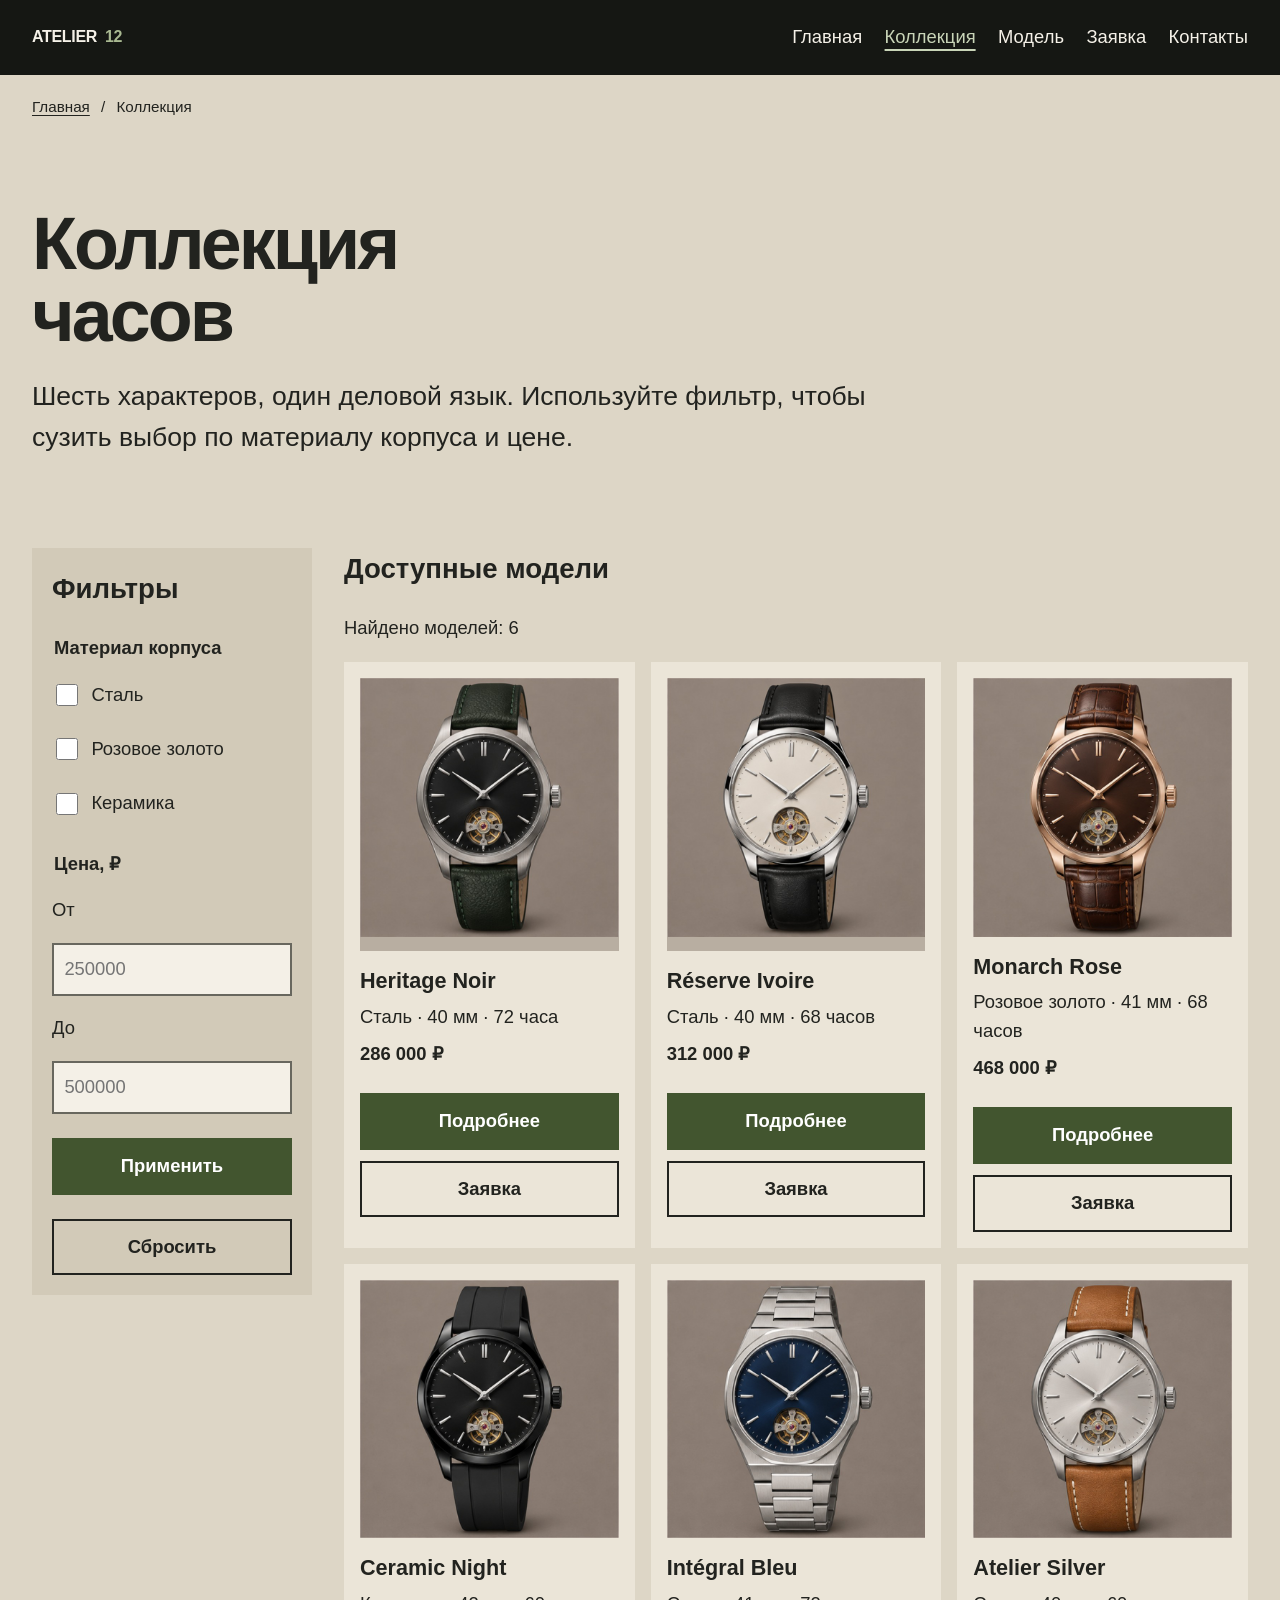
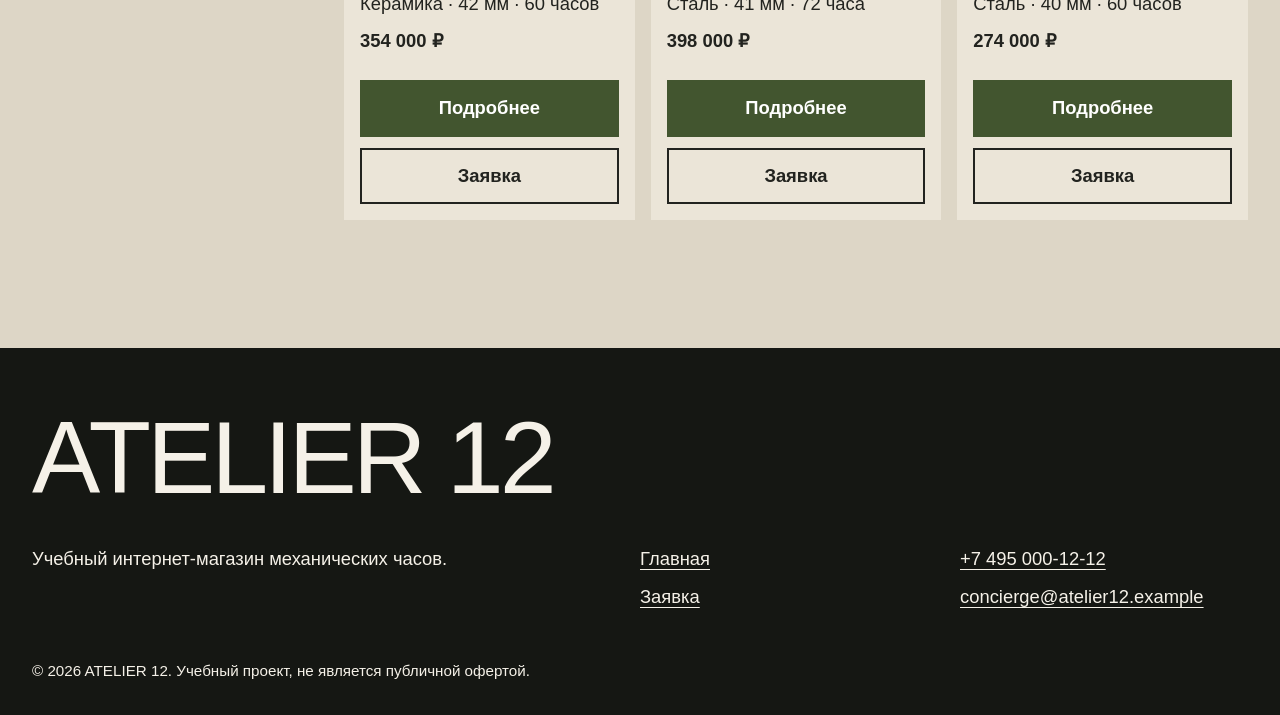
==== catalog.html @ d4a9135e "feat: add responsive layout styles" ====
<!doctype html>
<html lang="ru">
<head>
  <meta charset="utf-8">
  <meta name="viewport" content="width=device-width, initial-scale=1">
  <meta name="description" content="Каталог механических часов ATELIER 12 с фильтрацией по материалу и цене.">
  <title>Коллекция — ATELIER 12</title>
  <link rel="preconnect" href="https://api.fontshare.com"><link rel="preconnect" href="https://cdn.fontshare.com" crossorigin>
  <link href="https://api.fontshare.com/v2/css?f[]=panchang@700&f[]=switzer@400,500,600&display=swap" rel="stylesheet">
  <link rel="stylesheet" href="css/style.css"><link rel="stylesheet" href="css/responsive.css"><script src="js/main.js" defer></script>
</head>
<body id="page-top">
  <a class="skip-link" href="#main">Перейти к основному содержимому</a>
  <header class="site-header"><div class="site-header__inner">
    <a class="brand" href="index.html" aria-label="ATELIER 12, главная">ATELIER <span class="brand__mark">12</span></a>
    <button class="nav-toggle" type="button" aria-expanded="false" aria-controls="site-nav">Меню</button>
    <nav class="site-nav" id="site-nav" aria-label="Основная навигация"><ul class="site-nav__list">
      <li><a class="site-nav__link" href="index.html">Главная</a></li><li><a class="site-nav__link" href="catalog.html" aria-current="page">Коллекция</a></li><li><a class="site-nav__link" href="product.html">Модель</a></li><li><a class="site-nav__link" href="order.html">Заявка</a></li><li><a class="site-nav__link" href="contacts.html">Контакты</a></li>
    </ul></nav>
  </div></header>
  <nav class="breadcrumbs" aria-label="Хлебные крошки"><ol><li><a href="index.html">Главная</a></li><li aria-current="page">Коллекция</li></ol></nav>

  <main id="main" class="page-shell">
    <header class="page-intro"><h1>Коллекция часов</h1><p>Шесть характеров, один деловой язык. Используйте фильтр, чтобы сузить выбор по материалу корпуса и цене.</p></header>
    <div class="catalog-layout">
      <aside class="catalog-filters" aria-labelledby="filters-title">
        <h2 id="filters-title">Фильтры</h2>
        <form class="filters-form" data-filters-form>
          <fieldset><legend>Материал корпуса</legend>
            <label><input type="checkbox" name="material" value="steel"> Сталь</label>
            <label><input type="checkbox" name="material" value="gold"> Розовое золото</label>
            <label><input type="checkbox" name="material" value="ceramic"> Керамика</label>
          </fieldset>
          <fieldset><legend>Цена, ₽</legend>
            <label for="price-from">От</label><input id="price-from" name="price-from" type="number" min="0" step="1000" inputmode="numeric" placeholder="250000">
            <label for="price-to">До</label><input id="price-to" name="price-to" type="number" min="0" step="1000" inputmode="numeric" placeholder="500000">
          </fieldset>
          <button class="button" type="submit">Применить</button><button class="button button--ghost" type="reset">Сбросить</button>
        </form>
      </aside>
      <section class="catalog-products" aria-labelledby="products-title">
        <h2 id="products-title">Доступные модели</h2>
        <p class="catalog-results" id="catalog-results" role="status" aria-live="polite">Найдено моделей: 6</p>
        <div class="products-grid">
          <article class="product-card" data-product-card data-material="steel" data-price="286000" data-reveal><div class="product-card__media"><img class="product-card__image" src="images/heritage-noir-360.jpg" srcset="images/heritage-noir-360.jpg 360w, images/heritage-noir-720.jpg 720w" sizes="(max-width:639px) calc(100vw - 32px), (max-width:1023px) 50vw, 33vw" alt="Heritage Noir: стальной корпус и зелёный ремешок" width="720" height="720"></div><div class="product-card__body"><h3 class="product-card__title">Heritage Noir</h3><p class="product-card__description">Сталь · 40 мм · 72 часа</p><p class="product-card__price">286 000 ₽</p><div class="product-card__actions"><a class="button" href="product.html">Подробнее</a><a class="button button--ghost" href="order.html?product=Heritage%20Noir">Заявка</a></div></div></article>
          <article class="product-card" data-product-card data-material="steel" data-price="312000" data-reveal><div class="product-card__media"><img class="product-card__image" src="images/reserve-ivoire-360.jpg" srcset="images/reserve-ivoire-360.jpg 360w, images/reserve-ivoire-720.jpg 720w" sizes="(max-width:639px) calc(100vw - 32px), (max-width:1023px) 50vw, 33vw" alt="Réserve Ivoire: светлый циферблат и чёрный ремешок" width="720" height="720" loading="lazy"></div><div class="product-card__body"><h3 class="product-card__title">Réserve Ivoire</h3><p class="product-card__description">Сталь · 40 мм · 68 часов</p><p class="product-card__price">312 000 ₽</p><div class="product-card__actions"><a class="button" href="product.html">Подробнее</a><a class="button button--ghost" href="order.html?product=Réserve%20Ivoire">Заявка</a></div></div></article>
          <article class="product-card" data-product-card data-material="gold" data-price="468000" data-reveal><div class="product-card__media"><img class="product-card__image" src="images/monarch-rose-360.jpg" srcset="images/monarch-rose-360.jpg 360w, images/monarch-rose-720.jpg 720w" sizes="(max-width:639px) calc(100vw - 32px), (max-width:1023px) 50vw, 33vw" alt="Monarch Rose: корпус цвета розового золота" width="720" height="720" loading="lazy"></div><div class="product-card__body"><h3 class="product-card__title">Monarch Rose</h3><p class="product-card__description">Розовое золото · 41 мм · 68 часов</p><p class="product-card__price">468 000 ₽</p><div class="product-card__actions"><a class="button" href="product.html">Подробнее</a><a class="button button--ghost" href="order.html?product=Monarch%20Rose">Заявка</a></div></div></article>
          <article class="product-card" data-product-card data-material="ceramic" data-price="354000" data-reveal><div class="product-card__media"><img class="product-card__image" src="images/ceramic-night-360.jpg" srcset="images/ceramic-night-360.jpg 360w, images/ceramic-night-720.jpg 720w" sizes="(max-width:639px) calc(100vw - 32px), (max-width:1023px) 50vw, 33vw" alt="Ceramic Night: чёрный керамический корпус" width="720" height="720" loading="lazy"></div><div class="product-card__body"><h3 class="product-card__title">Ceramic Night</h3><p class="product-card__description">Керамика · 42 мм · 60 часов</p><p class="product-card__price">354 000 ₽</p><div class="product-card__actions"><a class="button" href="product.html">Подробнее</a><a class="button button--ghost" href="order.html?product=Ceramic%20Night">Заявка</a></div></div></article>
          <article class="product-card" data-product-card data-material="steel" data-price="398000" data-reveal><div class="product-card__media"><img class="product-card__image" src="images/integral-bleu-360.jpg" srcset="images/integral-bleu-360.jpg 360w, images/integral-bleu-720.jpg 720w" sizes="(max-width:639px) calc(100vw - 32px), (max-width:1023px) 50vw, 33vw" alt="Intégral Bleu: синий циферблат и стальной браслет" width="720" height="720" loading="lazy"></div><div class="product-card__body"><h3 class="product-card__title">Intégral Bleu</h3><p class="product-card__description">Сталь · 41 мм · 72 часа</p><p class="product-card__price">398 000 ₽</p><div class="product-card__actions"><a class="button" href="product.html">Подробнее</a><a class="button button--ghost" href="order.html?product=Intégral%20Bleu">Заявка</a></div></div></article>
          <article class="product-card" data-product-card data-material="steel" data-price="274000" data-reveal><div class="product-card__media"><img class="product-card__image" src="images/atelier-silver-360.jpg" srcset="images/atelier-silver-360.jpg 360w, images/atelier-silver-720.jpg 720w" sizes="(max-width:639px) calc(100vw - 32px), (max-width:1023px) 50vw, 33vw" alt="Atelier Silver: серебристый циферблат и кожаный ремешок" width="720" height="720" loading="lazy"></div><div class="product-card__body"><h3 class="product-card__title">Atelier Silver</h3><p class="product-card__description">Сталь · 40 мм · 60 часов</p><p class="product-card__price">274 000 ₽</p><div class="product-card__actions"><a class="button" href="product.html">Подробнее</a><a class="button button--ghost" href="order.html?product=Atelier%20Silver">Заявка</a></div></div></article>
        </div>
      </section>
    </div>
  </main>
  <footer class="site-footer"><div class="site-footer__inner"><p class="site-footer__wordmark">ATELIER 12</p><div class="site-footer__columns"><p>Учебный интернет-магазин механических часов.</p><nav class="site-footer__links" aria-label="Навигация в подвале"><a href="index.html">Главная</a><a href="order.html">Заявка</a></nav><div class="site-footer__links"><a href="tel:+74950001212">+7 495 000-12-12</a><a href="mailto:concierge@atelier12.example">concierge@atelier12.example</a></div></div><p class="site-footer__legal">© 2026 ATELIER 12. Учебный проект, не является публичной офертой.</p></div></footer>
  <a class="back-to-top" href="#page-top" aria-label="Вернуться к началу страницы" hidden>↑</a>
</body>
</html>
---- css/style.css ----
:root {
  --color-bg: #ddd6c6;
  --color-surface: #d2cab8;
  --color-ink: #22231f;
  --color-muted: #4d4d45;
  --color-accent: #42552f;
  --color-accent-strong: #314124;
  --color-accent-ink: #ffffff;
  --color-dark: #151713;
  --color-dark-ink: #f5f1e8;
  --color-danger: #9f1d20;
  --color-success: #245c36;
  --color-focus: #b5411e;
  --font-display: "Panchang", "Arial Black", Arial, sans-serif;
  --font-text: Arial, sans-serif;
  --step-small: clamp(0.875rem, 0.84rem + 0.15vw, 0.95rem);
  --step-body: clamp(1rem, 0.95rem + 0.25vw, 1.15rem);
  --step-lead: clamp(1.25rem, 1.1rem + 0.7vw, 1.7rem);
  --step-head: clamp(2.3rem, 1.4rem + 4vw, 5.5rem);
  --step-hero: clamp(3.2rem, 1.8rem + 7vw, 9rem);
  --page-pad: clamp(1rem, 2.5vw, 2rem);
  --section-space: clamp(5rem, 10vw, 10rem);
  --content-max: 90rem;
  --ease: cubic-bezier(.22, 1, .36, 1);
}

*,
*::before,
*::after {
  box-sizing: border-box;
}

html {
  color-scheme: light;
  scroll-behavior: smooth;
}

body {
  margin: 0;
  color: var(--color-ink);
  background: var(--color-bg);
  font-family: var(--font-text);
  font-size: var(--step-body);
  line-height: 1.55;
  text-rendering: optimizeLegibility;
}

body.dialog-open {
  overflow: hidden;
}

img,
picture,
video {
  display: block;
  max-width: 100%;
}

img,
video {
  height: auto;
}

a {
  color: inherit;
  text-decoration-thickness: .08em;
  text-underline-offset: .2em;
}

button,
input,
select,
textarea {
  font: inherit;
}

button,
.button {
  min-height: 48px;
}

:focus-visible {
  outline: 3px solid var(--color-focus);
  outline-offset: 4px;
}

.skip-link {
  position: fixed;
  top: 0;
  left: var(--page-pad);
  z-index: 1000;
  padding: .8rem 1rem;
  color: #fff;
  background: #111;
  transform: translateY(-120%);
  transition: transform 180ms ease;
}

.skip-link:focus {
  transform: translateY(0);
}

.site-header {
  z-index: 100;
  color: var(--color-dark-ink);
  background: var(--color-dark);
}

.site-header__inner {
  width: min(100% - 2 * var(--page-pad), var(--content-max));
  margin-inline: auto;
}

.brand {
  display: inline-flex;
  align-items: baseline;
  gap: .5rem;
  font-family: var(--font-display);
  font-size: 1rem;
  font-weight: 700;
  letter-spacing: -.02em;
  text-decoration: none;
}

.brand__mark {
  color: #a9b991;
}

.nav-toggle {
  padding: .7rem 1rem;
  color: var(--color-dark-ink);
  background: transparent;
  border: 2px solid #6f7467;
  cursor: pointer;
}

.site-nav__list {
  margin: 0;
  padding: 0;
  list-style: none;
}

.site-nav__link {
  display: block;
  padding: .85rem 0;
  color: var(--color-dark-ink);
  text-decoration: none;
}

.site-nav__link[aria-current="page"] {
  color: #c9d5b8;
  text-decoration: underline;
  text-decoration-thickness: .12em;
  text-underline-offset: .35em;
}

.button {
  display: inline-flex;
  align-items: center;
  justify-content: center;
  gap: .55rem;
  padding: .75rem 1.1rem;
  color: var(--color-accent-ink);
  font-weight: 600;
  text-align: center;
  text-decoration: none;
  background: var(--color-accent);
  border: 2px solid var(--color-accent);
  border-radius: 0;
  cursor: pointer;
  transition: transform 160ms var(--ease), background-color 180ms ease, border-color 180ms ease;
}

.button--dark {
  background: var(--color-dark);
  border-color: var(--color-dark);
}

.button--light {
  color: var(--color-ink);
  background: #f4f0e7;
  border-color: #f4f0e7;
}

.button--ghost {
  color: inherit;
  background: transparent;
  border-color: currentColor;
}

.button:active {
  transform: scale(.97);
}

.button:disabled {
  opacity: .55;
  cursor: not-allowed;
}

.page-shell {
  width: min(100% - 2 * var(--page-pad), var(--content-max));
  margin-inline: auto;
}

.page-intro {
  padding-block: clamp(3rem, 7vw, 6rem);
}

.page-intro h1,
.section-heading,
.hero__title,
.cta__title {
  max-width: 12ch;
  margin: 0;
  font-family: var(--font-display);
  font-weight: 700;
  line-height: .98;
  letter-spacing: -.04em;
}

.page-intro h1,
.section-heading {
  font-size: var(--step-head);
}

.page-intro p {
  max-width: 58ch;
  margin: 1.5rem 0 0;
  font-size: var(--step-lead);
}

.breadcrumbs {
  width: min(100% - 2 * var(--page-pad), var(--content-max));
  margin: 1.25rem auto 0;
  font-size: var(--step-small);
}

.breadcrumbs ol {
  display: flex;
  flex-wrap: wrap;
  gap: .45rem .7rem;
  margin: 0;
  padding: 0;
  list-style: none;
}

.breadcrumbs li + li::before {
  margin-right: .7rem;
  content: "/";
}

.hero {
  position: relative;
  min-height: calc(100svh - 70px);
  overflow: hidden;
  color: var(--color-dark-ink);
  background: var(--color-dark);
}

.hero__media {
  position: absolute;
  inset: 0;
}

.hero__media::after {
  position: absolute;
  inset: 0;
  background: rgba(12, 14, 11, .42);
  content: "";
}

.hero__media picture,
.hero__media img {
  width: 100%;
  height: 100%;
}

.hero__media img {
  object-fit: cover;
  object-position: 61% 50%;
}

.hero__content {
  position: relative;
  z-index: 1;
  width: min(100% - 2 * var(--page-pad), var(--content-max));
  min-height: calc(100svh - 70px);
  margin-inline: auto;
  padding-block: clamp(4rem, 10vh, 7rem) 2rem;
}

.hero__title {
  max-width: 7ch;
  font-size: var(--step-hero);
}

.hero__lead {
  max-width: 34ch;
  margin: 1.5rem 0 0;
  font-size: var(--step-lead);
}

.hero__selection {
  align-self: end;
  padding-top: 3rem;
}

.hero__model-name {
  margin: 0;
  font-size: 1.25rem;
  font-weight: 600;
}

.hero__price {
  margin: .25rem 0 1rem;
  font-variant-numeric: tabular-nums;
}

.model-switcher {
  display: flex;
  flex-wrap: wrap;
  gap: .7rem;
  margin: 0 0 1rem;
}

.model-switcher button {
  width: 48px;
  padding: 0;
  color: var(--color-dark-ink);
  background: transparent;
  border: 2px solid #72776c;
  cursor: pointer;
}

.model-switcher button[aria-pressed="true"] {
  color: var(--color-dark);
  background: #dbe1d1;
  border-color: #dbe1d1;
}

.statement {
  padding-block: var(--section-space);
}

.statement__text {
  max-width: 58ch;
  margin: 0;
  font-size: clamp(1.25rem, 1rem + 1vw, 2.25rem);
  line-height: 1.15;
}

.statement__facts {
  display: grid;
  gap: 1.5rem;
  margin-top: 3rem;
}

.statement__facts strong {
  display: block;
  font-size: clamp(1.7rem, 4vw, 3.5rem);
  font-variant-numeric: tabular-nums;
}

.collection {
  padding-block: var(--section-space);
  background: var(--color-surface);
}

.collection__header {
  display: flex;
  flex-direction: column;
  gap: 1.5rem;
  margin-bottom: 3rem;
}

.collection__header p {
  max-width: 48ch;
  margin: 0;
}

.products-grid {
  display: grid;
  gap: 1rem;
}

.product-card {
  display: grid;
  min-width: 0;
  padding: 1rem;
  background: #ebe5d8;
}

.product-card__media {
  overflow: hidden;
  background: #b8aea1;
}

.product-card__image {
  width: 100%;
  aspect-ratio: 1;
  object-fit: cover;
  transition: transform 700ms var(--ease);
}

.product-card__body {
  display: grid;
  gap: .55rem;
  align-content: start;
  padding-top: 1.1rem;
}

.product-card__title {
  margin: 0;
  font-size: 1.35rem;
  line-height: 1.15;
  overflow-wrap: anywhere;
}

.product-card__description,
.product-card__price {
  margin: 0;
}

.product-card__price {
  font-weight: 600;
  font-variant-numeric: tabular-nums;
}

.product-card__actions {
  display: flex;
  flex-wrap: wrap;
  gap: .7rem;
  margin-top: 1rem;
}

.craft {
  color: var(--color-dark-ink);
  background: var(--color-dark);
}

.craft__image img {
  width: 100%;
  height: 100%;
  object-fit: cover;
}

.craft__content {
  padding: clamp(3rem, 7vw, 7rem) var(--page-pad);
}

.craft__content p {
  max-width: 46ch;
}

.craft__list {
  display: grid;
  gap: 2rem;
  margin: 2.5rem 0 0;
  padding: 0;
  list-style: none;
}

.craft__list strong {
  display: block;
  margin-bottom: .25rem;
  font-size: 1.35rem;
}

.faq {
  padding-block: var(--section-space);
}

.faq__list {
  display: grid;
  gap: 1.1rem;
  margin-top: 3rem;
}

.faq details {
  padding: 1rem;
}

.faq details[open] {
  background: var(--color-surface);
}

.faq summary {
  min-height: 48px;
  font-size: 1.2rem;
  font-weight: 600;
  cursor: pointer;
}

.faq details p {
  max-width: 50ch;
  margin: 1rem 0 0;
}

.cta {
  color: var(--color-dark-ink);
  background: var(--color-accent-strong);
}

.cta__media img {
  width: 100%;
  height: 100%;
  object-fit: cover;
}

.cta__content {
  padding: clamp(3rem, 7vw, 7rem) var(--page-pad);
}

.cta__title {
  font-size: clamp(2.2rem, 4vw, 4.8rem);
}

.cta__content p {
  max-width: 36ch;
}

.site-footer {
  padding: 4rem var(--page-pad) 2rem;
  color: var(--color-dark-ink);
  background: var(--color-dark);
}

.site-footer__inner {
  width: min(100%, var(--content-max));
  margin-inline: auto;
}

.site-footer__wordmark {
  margin: 0 0 2.5rem;
  font-family: var(--font-display);
  font-size: clamp(2rem, 8vw, 7rem);
  line-height: .9;
  letter-spacing: -.04em;
}

.site-footer__columns {
  display: grid;
  gap: 2rem;
}

.site-footer__columns p {
  margin: 0;
}

.site-footer__links {
  display: grid;
  gap: .6rem;
  justify-items: start;
}

.site-footer__legal {
  margin: 3rem 0 0;
  font-size: var(--step-small);
}

.catalog-layout {
  display: grid;
  gap: 2rem;
  padding-bottom: var(--section-space);
}

.catalog-filters {
  padding: 1.25rem;
  background: var(--color-surface);
}

.catalog-filters h2,
.catalog-products h2 {
  margin-top: 0;
}

.filters-form {
  display: grid;
  gap: 1.5rem;
}

.filters-form fieldset {
  display: grid;
  gap: .65rem;
  margin: 0;
  padding: 0;
  border: 0;
}

.filters-form legend {
  margin-bottom: .65rem;
  font-weight: 700;
}

.filters-form label {
  display: flex;
  align-items: center;
  gap: .65rem;
  min-height: 44px;
}

.filters-form input[type="checkbox"] {
  width: 22px;
  height: 22px;
}

.filters-form input[type="number"] {
  width: 100%;
  min-height: 48px;
  padding: .65rem;
  color: var(--color-ink);
  background: #f4f0e7;
  border: 2px solid #68675e;
}

.catalog-results {
  margin: 0 0 1.25rem;
}

.product-detail {
  display: grid;
  gap: 2rem;
  padding-bottom: var(--section-space);
}

.product-detail__image {
  width: 100%;
  background: #b8aea1;
}

.product-detail__content h1 {
  max-width: 12ch;
  margin: 0;
  font-family: var(--font-display);
  font-size: var(--step-head);
  line-height: .98;
}

.product-detail__price {
  font-size: 1.7rem;
  font-weight: 600;
}

.product-detail__features {
  padding-left: 1.25rem;
}

.material-picker {
  margin-block: 1.5rem;
}

.material-picker legend {
  font-weight: 600;
}

.material-picker__options {
  display: flex;
  flex-wrap: wrap;
  gap: .65rem;
  margin-top: .75rem;
}

.material-picker__options label {
  display: inline-flex;
  align-items: center;
  min-height: 48px;
  padding: .6rem .85rem;
  background: var(--color-surface);
  cursor: pointer;
}

.material-picker__options input {
  margin-right: .5rem;
}

.specification-section {
  padding-bottom: var(--section-space);
}

.table-wrapper {
  width: 100%;
  margin-top: 2rem;
  overflow-x: auto;
  -webkit-overflow-scrolling: touch;
}

.product-table {
  width: 100%;
  min-width: 640px;
  border-collapse: collapse;
  background: #ebe5d8;
}

.product-table caption {
  padding: 1rem;
  font-weight: 700;
  text-align: left;
  background: var(--color-surface);
}

.product-table th,
.product-table td {
  padding: 1rem;
  text-align: left;
  border: 2px solid #777166;
}

.order-form {
  display: grid;
  gap: 1rem;
  max-width: 64rem;
  padding-bottom: var(--section-space);
}

.order-form__group {
  display: grid;
  gap: .45rem;
}

.order-form__group--wide,
.order-form__actions,
.form-note {
  grid-column: 1 / -1;
}

.order-form__label {
  font-weight: 600;
}

.order-form__input,
.order-form__select,
.order-form__textarea {
  width: 100%;
  min-height: 48px;
  padding: .75rem;
  color: var(--color-ink);
  background: #f6f2e9;
  border: 2px solid #66645c;
  border-radius: 0;
}

.order-form__textarea {
  min-height: 140px;
  resize: vertical;
}

.order-form__checkbox {
  display: flex;
  align-items: flex-start;
  gap: .65rem;
}

.order-form__checkbox input {
  width: 22px;
  height: 22px;
  flex: 0 0 auto;
  margin-top: .15rem;
}

.form-hint,
.form-error {
  margin: 0;
  font-size: var(--step-small);
}

.form-error {
  color: var(--color-danger);
  font-weight: 600;
}

[aria-invalid="true"] {
  border-color: var(--color-danger);
}

.form-status {
  padding: 1rem;
  color: #fff;
  background: var(--color-success);
}

.order-dialog {
  width: min(100% - 2rem, 36rem);
  max-height: calc(100svh - 2rem);
  padding: 0;
  overflow: auto;
  color: var(--color-ink);
  background: var(--color-bg);
  border: 0;
}

.order-dialog::backdrop {
  background: rgba(0, 0, 0, .72);
}

.order-dialog__inner {
  padding: 1.5rem;
}

.order-dialog__title {
  margin: 0 0 1rem;
  font-family: var(--font-display);
  font-size: 2rem;
  line-height: 1;
}

.order-dialog__close {
  position: sticky;
  top: .75rem;
  float: right;
  width: 48px;
  padding: 0;
  color: #fff;
  background: var(--color-dark);
  border: 0;
  cursor: pointer;
}

.contacts-grid {
  display: grid;
  gap: 1rem;
  padding-bottom: var(--section-space);
}

.contact-block {
  padding: 1.5rem;
  background: var(--color-surface);
}

.contact-block h2 {
  margin-top: 0;
}

.contact-block address {
  font-style: normal;
}

.back-to-top {
  position: fixed;
  right: 1rem;
  bottom: 1rem;
  z-index: 90;
  display: grid;
  width: 52px;
  height: 52px;
  color: #fff;
  background: var(--color-accent);
  place-items: center;
  text-decoration: none;
  transform: translateY(0);
  transition: opacity 180ms ease, transform 180ms var(--ease);
}

.back-to-top[hidden] {
  display: none;
}

.is-filtered-out {
  display: none;
}

@media (hover: hover) and (pointer: fine) {
  .button:hover {
    background: var(--color-accent-strong);
    border-color: var(--color-accent-strong);
  }

  .site-nav__link:hover {
    color: #c9d5b8;
  }

  .product-card:hover .product-card__image {
    transform: scale(1.035);
  }
}

@media (prefers-reduced-motion: no-preference) {
  .js [data-reveal] {
    opacity: 0;
    transform: translateY(24px);
    transition: opacity 700ms var(--ease), transform 850ms var(--ease);
  }

  .js [data-reveal].is-in {
    opacity: 1;
    transform: none;
  }

  .hero__media img {
    animation: hero-drift 16s ease-in-out infinite alternate;
  }

  @keyframes hero-drift {
    from { transform: scale(1.02); }
    to { transform: scale(1.075); }
  }
}

@media (prefers-reduced-motion: reduce) {
  html {
    scroll-behavior: auto;
  }

  *,
  *::before,
  *::after {
    scroll-behavior: auto !important;
    animation-duration: .01ms !important;
    animation-iteration-count: 1 !important;
    transition-duration: .01ms !important;
  }
}
---- css/responsive.css ----
/*
  Адаптивные стили для контрольной работы №3.
  Подход: Mobile First.
  Базовые стили рассчитаны на мобильный экран.
  Расширения добавляются через min-width медиазапросы.
*/

*,
*::before,
*::after {
  box-sizing: border-box;
}

img,
video {
  max-width: 100%;
  height: auto;
}

body {
  overflow-x: hidden;
}

.site-header {
  position: static;
}

.site-header__inner {
  display: flex;
  flex-wrap: wrap;
  align-items: center;
  justify-content: space-between;
  min-height: 70px;
  padding-block: .75rem;
}

.site-nav {
  width: 100%;
}

.site-nav[hidden] {
  display: none;
}

.site-nav__list {
  display: flex;
  flex-direction: column;
}

.hero__content {
  display: grid;
  grid-template-rows: auto 1fr auto;
}

.hero__media img {
  object-position: 52% 50%;
}

.statement__facts {
  grid-template-columns: 1fr;
}

.products-grid {
  grid-template-columns: 1fr;
}

.product-card__actions .button {
  flex: 1 1 10rem;
}

.craft,
.cta {
  display: grid;
  grid-template-columns: 1fr;
}

.craft__image,
.cta__media {
  min-height: 52svh;
}

.catalog-layout,
.product-detail,
.contacts-grid {
  grid-template-columns: 1fr;
}

.catalog-filters {
  order: -1;
}

.order-form {
  grid-template-columns: 1fr;
}

.order-form__actions {
  display: grid;
  gap: .75rem;
}

@media (min-width: 640px) {
  .products-grid {
    grid-template-columns: repeat(2, minmax(0, 1fr));
  }

  .statement__facts,
  .contacts-grid {
    grid-template-columns: repeat(2, minmax(0, 1fr));
  }

  .order-form__actions {
    display: flex;
    flex-wrap: wrap;
  }
}

@media (min-width: 768px) {
  .site-header {
    position: sticky;
    top: 0;
  }

  .nav-toggle {
    display: none;
  }

  .site-nav,
  .site-nav[hidden] {
    display: block;
    width: auto;
  }

  .site-nav__list {
    flex-direction: row;
    flex-wrap: wrap;
    align-items: center;
    gap: 1.4rem;
  }

  .site-nav__link {
    padding: .7rem 0;
  }

  .statement__facts {
    grid-template-columns: repeat(3, minmax(0, 1fr));
  }

  .collection__header {
    flex-direction: row;
    align-items: end;
    justify-content: space-between;
  }

  .collection__header p {
    padding-bottom: .5rem;
  }

  .order-form {
    grid-template-columns: repeat(2, minmax(0, 1fr));
  }

  .site-footer__columns {
    grid-template-columns: 2fr 1fr 1fr;
  }

  .back-to-top {
    right: 2rem;
    bottom: 2rem;
  }
}

@media (min-width: 900px) {
  .hero__content {
    grid-template-columns: minmax(0, 1.2fr) minmax(18rem, .8fr);
    grid-template-rows: 1fr auto;
    align-items: center;
  }

  .hero__title,
  .hero__lead {
    grid-column: 1;
  }

  .hero__selection {
    grid-column: 2;
    grid-row: 1 / span 2;
    align-self: end;
    justify-self: end;
    width: min(100%, 24rem);
    padding-bottom: 2rem;
  }

  .craft,
  .cta {
    grid-template-columns: repeat(2, minmax(0, 1fr));
    min-height: 82svh;
  }

  .craft__image,
  .cta__media {
    min-height: 82svh;
  }

  .craft__content,
  .cta__content {
    align-self: center;
  }

  .faq__list {
    width: 65%;
    margin-left: auto;
  }

  .product-detail {
    grid-template-columns: minmax(24rem, .9fr) minmax(22rem, .7fr);
    align-items: start;
  }

  .contacts-grid {
    grid-template-columns: 1.2fr .8fr .8fr;
  }
}

@media (min-width: 1024px) {
  .products-grid {
    grid-template-columns: repeat(3, minmax(0, 1fr));
  }

  .catalog-layout {
    grid-template-columns: 17.5rem minmax(0, 1fr);
    align-items: start;
  }

  .catalog-filters {
    position: sticky;
    top: 94px;
    order: initial;
  }
}

@media (min-width: 1280px) {
  .craft,
  .cta {
    grid-template-columns: minmax(0, 1.25fr) minmax(24rem, .75fr);
  }

  .catalog-products .products-grid {
    grid-template-columns: repeat(3, minmax(0, 1fr));
  }
}
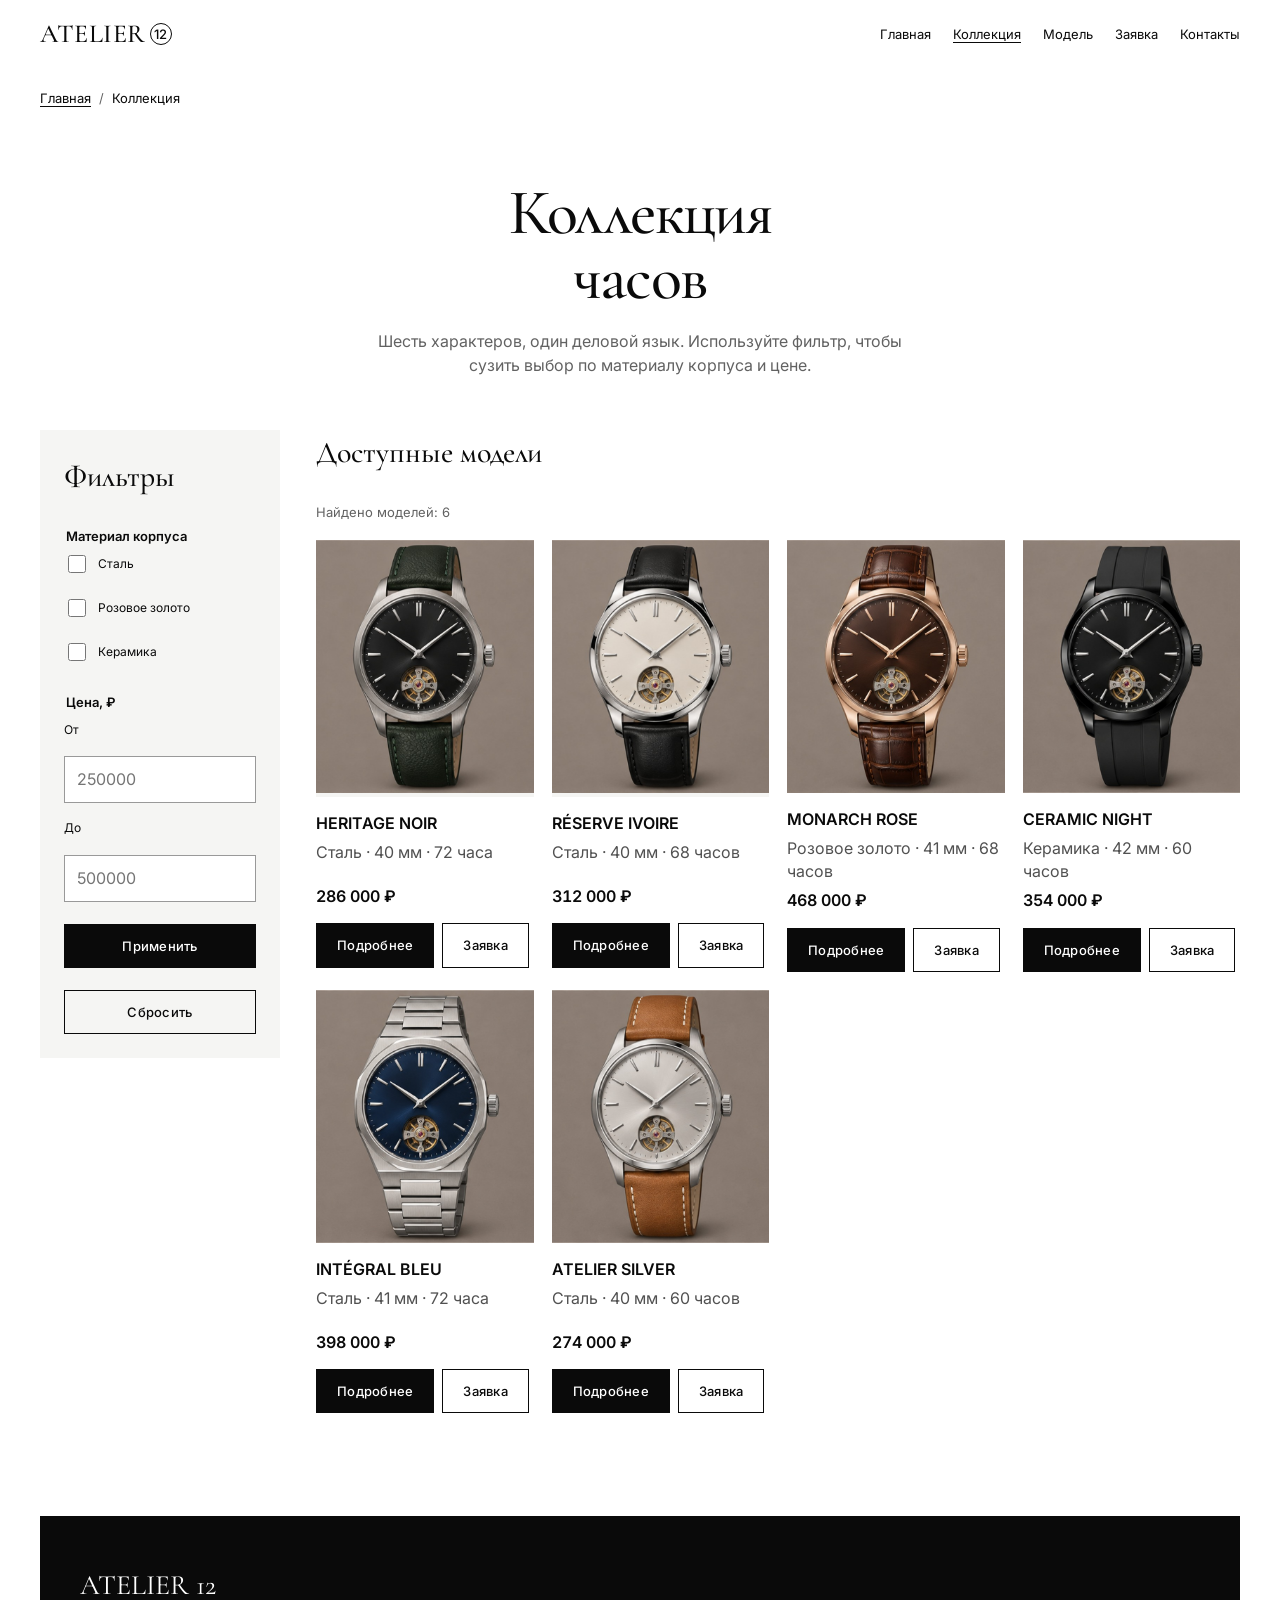
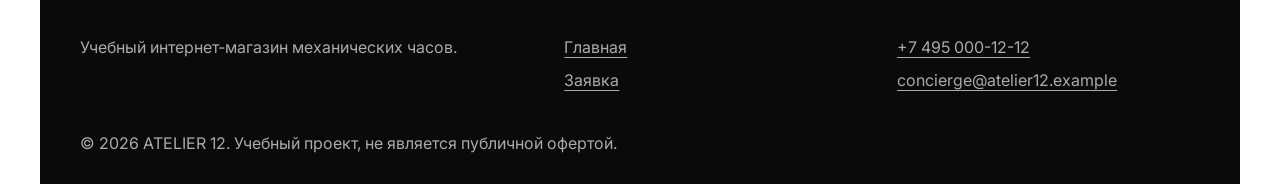
==== commit bcad715e: "feat: restyle watch shop from luxury reference" ====
--- a/catalog.html
+++ b/catalog.html
@@ -5,8 +5,6 @@
   <meta name="viewport" content="width=device-width, initial-scale=1">
   <meta name="description" content="Каталог механических часов ATELIER 12 с фильтрацией по материалу и цене.">
   <title>Коллекция — ATELIER 12</title>
-  <link rel="preconnect" href="https://api.fontshare.com"><link rel="preconnect" href="https://cdn.fontshare.com" crossorigin>
-  <link href="https://api.fontshare.com/v2/css?f[]=panchang@700&f[]=switzer@400,500,600&display=swap" rel="stylesheet">
   <link rel="stylesheet" href="css/style.css"><link rel="stylesheet" href="css/responsive.css"><script src="js/main.js" defer></script>
 </head>
 <body id="page-top">
@@ -53,6 +51,6 @@
     </div>
   </main>
   <footer class="site-footer"><div class="site-footer__inner"><p class="site-footer__wordmark">ATELIER 12</p><div class="site-footer__columns"><p>Учебный интернет-магазин механических часов.</p><nav class="site-footer__links" aria-label="Навигация в подвале"><a href="index.html">Главная</a><a href="order.html">Заявка</a></nav><div class="site-footer__links"><a href="tel:+74950001212">+7 495 000-12-12</a><a href="mailto:concierge@atelier12.example">concierge@atelier12.example</a></div></div><p class="site-footer__legal">© 2026 ATELIER 12. Учебный проект, не является публичной офертой.</p></div></footer>
-  <a class="back-to-top" href="#page-top" aria-label="Вернуться к началу страницы" hidden>↑</a>
+  <a class="back-to-top" href="#page-top" aria-label="Вернуться к началу страницы" hidden>Вверх</a>
 </body>
 </html>
--- a/css/style.css
+++ b/css/style.css
@@ -1,911 +1,25 @@
-:root {
-  --color-bg: #ddd6c6;
-  --color-surface: #d2cab8;
-  --color-ink: #22231f;
-  --color-muted: #4d4d45;
-  --color-accent: #42552f;
-  --color-accent-strong: #314124;
-  --color-accent-ink: #ffffff;
-  --color-dark: #151713;
-  --color-dark-ink: #f5f1e8;
-  --color-danger: #9f1d20;
-  --color-success: #245c36;
-  --color-focus: #b5411e;
-  --font-display: "Panchang", "Arial Black", Arial, sans-serif;
-  --font-text: Arial, sans-serif;
-  --step-small: clamp(0.875rem, 0.84rem + 0.15vw, 0.95rem);
-  --step-body: clamp(1rem, 0.95rem + 0.25vw, 1.15rem);
-  --step-lead: clamp(1.25rem, 1.1rem + 0.7vw, 1.7rem);
-  --step-head: clamp(2.3rem, 1.4rem + 4vw, 5.5rem);
-  --step-hero: clamp(3.2rem, 1.8rem + 7vw, 9rem);
-  --page-pad: clamp(1rem, 2.5vw, 2rem);
-  --section-space: clamp(5rem, 10vw, 10rem);
-  --content-max: 90rem;
-  --ease: cubic-bezier(.22, 1, .36, 1);
-}
+@import url('https://fonts.googleapis.com/css2?family=Cormorant+Garamond:wght@400;500;600&family=Inter:wght@400;500;600&display=swap');
 
-*,
-*::before,
-*::after {
-  box-sizing: border-box;
-}
-
-html {
-  color-scheme: light;
-  scroll-behavior: smooth;
-}
-
-body {
-  margin: 0;
-  color: var(--color-ink);
-  background: var(--color-bg);
-  font-family: var(--font-text);
-  font-size: var(--step-body);
-  line-height: 1.55;
-  text-rendering: optimizeLegibility;
-}
-
-body.dialog-open {
-  overflow: hidden;
-}
-
-img,
-picture,
-video {
-  display: block;
-  max-width: 100%;
-}
-
-img,
-video {
-  height: auto;
-}
-
-a {
-  color: inherit;
-  text-decoration-thickness: .08em;
-  text-underline-offset: .2em;
-}
-
-button,
-input,
-select,
-textarea {
-  font: inherit;
-}
-
-button,
-.button {
-  min-height: 48px;
-}
-
-:focus-visible {
-  outline: 3px solid var(--color-focus);
-  outline-offset: 4px;
-}
-
-.skip-link {
-  position: fixed;
-  top: 0;
-  left: var(--page-pad);
-  z-index: 1000;
-  padding: .8rem 1rem;
-  color: #fff;
-  background: #111;
-  transform: translateY(-120%);
-  transition: transform 180ms ease;
-}
-
-.skip-link:focus {
-  transform: translateY(0);
-}
-
-.site-header {
-  z-index: 100;
-  color: var(--color-dark-ink);
-  background: var(--color-dark);
-}
-
-.site-header__inner {
-  width: min(100% - 2 * var(--page-pad), var(--content-max));
-  margin-inline: auto;
-}
-
-.brand {
-  display: inline-flex;
-  align-items: baseline;
-  gap: .5rem;
-  font-family: var(--font-display);
-  font-size: 1rem;
-  font-weight: 700;
-  letter-spacing: -.02em;
-  text-decoration: none;
-}
-
-.brand__mark {
-  color: #a9b991;
-}
-
-.nav-toggle {
-  padding: .7rem 1rem;
-  color: var(--color-dark-ink);
-  background: transparent;
-  border: 2px solid #6f7467;
-  cursor: pointer;
-}
-
-.site-nav__list {
-  margin: 0;
-  padding: 0;
-  list-style: none;
-}
-
-.site-nav__link {
-  display: block;
-  padding: .85rem 0;
-  color: var(--color-dark-ink);
-  text-decoration: none;
-}
-
-.site-nav__link[aria-current="page"] {
-  color: #c9d5b8;
-  text-decoration: underline;
-  text-decoration-thickness: .12em;
-  text-underline-offset: .35em;
-}
-
-.button {
-  display: inline-flex;
-  align-items: center;
-  justify-content: center;
-  gap: .55rem;
-  padding: .75rem 1.1rem;
-  color: var(--color-accent-ink);
-  font-weight: 600;
-  text-align: center;
-  text-decoration: none;
-  background: var(--color-accent);
-  border: 2px solid var(--color-accent);
-  border-radius: 0;
-  cursor: pointer;
-  transition: transform 160ms var(--ease), background-color 180ms ease, border-color 180ms ease;
-}
-
-.button--dark {
-  background: var(--color-dark);
-  border-color: var(--color-dark);
-}
-
-.button--light {
-  color: var(--color-ink);
-  background: #f4f0e7;
-  border-color: #f4f0e7;
-}
-
-.button--ghost {
-  color: inherit;
-  background: transparent;
-  border-color: currentColor;
-}
-
-.button:active {
-  transform: scale(.97);
-}
-
-.button:disabled {
-  opacity: .55;
-  cursor: not-allowed;
-}
-
-.page-shell {
-  width: min(100% - 2 * var(--page-pad), var(--content-max));
-  margin-inline: auto;
-}
-
-.page-intro {
-  padding-block: clamp(3rem, 7vw, 6rem);
-}
-
-.page-intro h1,
-.section-heading,
-.hero__title,
-.cta__title {
-  max-width: 12ch;
-  margin: 0;
-  font-family: var(--font-display);
-  font-weight: 700;
-  line-height: .98;
-  letter-spacing: -.04em;
-}
-
-.page-intro h1,
-.section-heading {
-  font-size: var(--step-head);
-}
-
-.page-intro p {
-  max-width: 58ch;
-  margin: 1.5rem 0 0;
-  font-size: var(--step-lead);
-}
-
-.breadcrumbs {
-  width: min(100% - 2 * var(--page-pad), var(--content-max));
-  margin: 1.25rem auto 0;
-  font-size: var(--step-small);
-}
-
-.breadcrumbs ol {
-  display: flex;
-  flex-wrap: wrap;
-  gap: .45rem .7rem;
-  margin: 0;
-  padding: 0;
-  list-style: none;
-}
-
-.breadcrumbs li + li::before {
-  margin-right: .7rem;
-  content: "/";
-}
-
-.hero {
-  position: relative;
-  min-height: calc(100svh - 70px);
-  overflow: hidden;
-  color: var(--color-dark-ink);
-  background: var(--color-dark);
-}
-
-.hero__media {
-  position: absolute;
-  inset: 0;
-}
-
-.hero__media::after {
-  position: absolute;
-  inset: 0;
-  background: rgba(12, 14, 11, .42);
-  content: "";
-}
-
-.hero__media picture,
-.hero__media img {
-  width: 100%;
-  height: 100%;
-}
-
-.hero__media img {
-  object-fit: cover;
-  object-position: 61% 50%;
-}
-
-.hero__content {
-  position: relative;
-  z-index: 1;
-  width: min(100% - 2 * var(--page-pad), var(--content-max));
-  min-height: calc(100svh - 70px);
-  margin-inline: auto;
-  padding-block: clamp(4rem, 10vh, 7rem) 2rem;
-}
-
-.hero__title {
-  max-width: 7ch;
-  font-size: var(--step-hero);
-}
-
-.hero__lead {
-  max-width: 34ch;
-  margin: 1.5rem 0 0;
-  font-size: var(--step-lead);
-}
-
-.hero__selection {
-  align-self: end;
-  padding-top: 3rem;
-}
-
-.hero__model-name {
-  margin: 0;
-  font-size: 1.25rem;
-  font-weight: 600;
-}
-
-.hero__price {
-  margin: .25rem 0 1rem;
-  font-variant-numeric: tabular-nums;
-}
-
-.model-switcher {
-  display: flex;
-  flex-wrap: wrap;
-  gap: .7rem;
-  margin: 0 0 1rem;
-}
-
-.model-switcher button {
-  width: 48px;
-  padding: 0;
-  color: var(--color-dark-ink);
-  background: transparent;
-  border: 2px solid #72776c;
-  cursor: pointer;
-}
-
-.model-switcher button[aria-pressed="true"] {
-  color: var(--color-dark);
-  background: #dbe1d1;
-  border-color: #dbe1d1;
-}
-
-.statement {
-  padding-block: var(--section-space);
-}
-
-.statement__text {
-  max-width: 58ch;
-  margin: 0;
-  font-size: clamp(1.25rem, 1rem + 1vw, 2.25rem);
-  line-height: 1.15;
-}
-
-.statement__facts {
-  display: grid;
-  gap: 1.5rem;
-  margin-top: 3rem;
-}
-
-.statement__facts strong {
-  display: block;
-  font-size: clamp(1.7rem, 4vw, 3.5rem);
-  font-variant-numeric: tabular-nums;
-}
-
-.collection {
-  padding-block: var(--section-space);
-  background: var(--color-surface);
-}
-
-.collection__header {
-  display: flex;
-  flex-direction: column;
-  gap: 1.5rem;
-  margin-bottom: 3rem;
-}
-
-.collection__header p {
-  max-width: 48ch;
-  margin: 0;
-}
-
-.products-grid {
-  display: grid;
-  gap: 1rem;
-}
-
-.product-card {
-  display: grid;
-  min-width: 0;
-  padding: 1rem;
-  background: #ebe5d8;
-}
-
-.product-card__media {
-  overflow: hidden;
-  background: #b8aea1;
-}
-
-.product-card__image {
-  width: 100%;
-  aspect-ratio: 1;
-  object-fit: cover;
-  transition: transform 700ms var(--ease);
-}
-
-.product-card__body {
-  display: grid;
-  gap: .55rem;
-  align-content: start;
-  padding-top: 1.1rem;
-}
-
-.product-card__title {
-  margin: 0;
-  font-size: 1.35rem;
-  line-height: 1.15;
-  overflow-wrap: anywhere;
-}
-
-.product-card__description,
-.product-card__price {
-  margin: 0;
-}
-
-.product-card__price {
-  font-weight: 600;
-  font-variant-numeric: tabular-nums;
-}
-
-.product-card__actions {
-  display: flex;
-  flex-wrap: wrap;
-  gap: .7rem;
-  margin-top: 1rem;
-}
-
-.craft {
-  color: var(--color-dark-ink);
-  background: var(--color-dark);
-}
-
-.craft__image img {
-  width: 100%;
-  height: 100%;
-  object-fit: cover;
-}
-
-.craft__content {
-  padding: clamp(3rem, 7vw, 7rem) var(--page-pad);
-}
-
-.craft__content p {
-  max-width: 46ch;
-}
-
-.craft__list {
-  display: grid;
-  gap: 2rem;
-  margin: 2.5rem 0 0;
-  padding: 0;
-  list-style: none;
-}
-
-.craft__list strong {
-  display: block;
-  margin-bottom: .25rem;
-  font-size: 1.35rem;
-}
-
-.faq {
-  padding-block: var(--section-space);
-}
-
-.faq__list {
-  display: grid;
-  gap: 1.1rem;
-  margin-top: 3rem;
-}
-
-.faq details {
-  padding: 1rem;
-}
-
-.faq details[open] {
-  background: var(--color-surface);
-}
-
-.faq summary {
-  min-height: 48px;
-  font-size: 1.2rem;
-  font-weight: 600;
-  cursor: pointer;
-}
-
-.faq details p {
-  max-width: 50ch;
-  margin: 1rem 0 0;
-}
-
-.cta {
-  color: var(--color-dark-ink);
-  background: var(--color-accent-strong);
-}
-
-.cta__media img {
-  width: 100%;
-  height: 100%;
-  object-fit: cover;
-}
-
-.cta__content {
-  padding: clamp(3rem, 7vw, 7rem) var(--page-pad);
-}
-
-.cta__title {
-  font-size: clamp(2.2rem, 4vw, 4.8rem);
-}
-
-.cta__content p {
-  max-width: 36ch;
-}
-
-.site-footer {
-  padding: 4rem var(--page-pad) 2rem;
-  color: var(--color-dark-ink);
-  background: var(--color-dark);
-}
-
-.site-footer__inner {
-  width: min(100%, var(--content-max));
-  margin-inline: auto;
-}
-
-.site-footer__wordmark {
-  margin: 0 0 2.5rem;
-  font-family: var(--font-display);
-  font-size: clamp(2rem, 8vw, 7rem);
-  line-height: .9;
-  letter-spacing: -.04em;
-}
-
-.site-footer__columns {
-  display: grid;
-  gap: 2rem;
-}
-
-.site-footer__columns p {
-  margin: 0;
-}
-
-.site-footer__links {
-  display: grid;
-  gap: .6rem;
-  justify-items: start;
-}
-
-.site-footer__legal {
-  margin: 3rem 0 0;
-  font-size: var(--step-small);
-}
-
-.catalog-layout {
-  display: grid;
-  gap: 2rem;
-  padding-bottom: var(--section-space);
-}
-
-.catalog-filters {
-  padding: 1.25rem;
-  background: var(--color-surface);
-}
-
-.catalog-filters h2,
-.catalog-products h2 {
-  margin-top: 0;
-}
-
-.filters-form {
-  display: grid;
-  gap: 1.5rem;
-}
-
-.filters-form fieldset {
-  display: grid;
-  gap: .65rem;
-  margin: 0;
-  padding: 0;
-  border: 0;
-}
-
-.filters-form legend {
-  margin-bottom: .65rem;
-  font-weight: 700;
-}
-
-.filters-form label {
-  display: flex;
-  align-items: center;
-  gap: .65rem;
-  min-height: 44px;
-}
-
-.filters-form input[type="checkbox"] {
-  width: 22px;
-  height: 22px;
-}
-
-.filters-form input[type="number"] {
-  width: 100%;
-  min-height: 48px;
-  padding: .65rem;
-  color: var(--color-ink);
-  background: #f4f0e7;
-  border: 2px solid #68675e;
-}
-
-.catalog-results {
-  margin: 0 0 1.25rem;
-}
-
-.product-detail {
-  display: grid;
-  gap: 2rem;
-  padding-bottom: var(--section-space);
-}
-
-.product-detail__image {
-  width: 100%;
-  background: #b8aea1;
-}
-
-.product-detail__content h1 {
-  max-width: 12ch;
-  margin: 0;
-  font-family: var(--font-display);
-  font-size: var(--step-head);
-  line-height: .98;
-}
-
-.product-detail__price {
-  font-size: 1.7rem;
-  font-weight: 600;
-}
-
-.product-detail__features {
-  padding-left: 1.25rem;
-}
-
-.material-picker {
-  margin-block: 1.5rem;
-}
-
-.material-picker legend {
-  font-weight: 600;
-}
-
-.material-picker__options {
-  display: flex;
-  flex-wrap: wrap;
-  gap: .65rem;
-  margin-top: .75rem;
-}
-
-.material-picker__options label {
-  display: inline-flex;
-  align-items: center;
-  min-height: 48px;
-  padding: .6rem .85rem;
-  background: var(--color-surface);
-  cursor: pointer;
-}
-
-.material-picker__options input {
-  margin-right: .5rem;
-}
-
-.specification-section {
-  padding-bottom: var(--section-space);
-}
-
-.table-wrapper {
-  width: 100%;
-  margin-top: 2rem;
-  overflow-x: auto;
-  -webkit-overflow-scrolling: touch;
-}
-
-.product-table {
-  width: 100%;
-  min-width: 640px;
-  border-collapse: collapse;
-  background: #ebe5d8;
-}
-
-.product-table caption {
-  padding: 1rem;
-  font-weight: 700;
-  text-align: left;
-  background: var(--color-surface);
-}
-
-.product-table th,
-.product-table td {
-  padding: 1rem;
-  text-align: left;
-  border: 2px solid #777166;
-}
-
-.order-form {
-  display: grid;
-  gap: 1rem;
-  max-width: 64rem;
-  padding-bottom: var(--section-space);
-}
-
-.order-form__group {
-  display: grid;
-  gap: .45rem;
-}
-
-.order-form__group--wide,
-.order-form__actions,
-.form-note {
-  grid-column: 1 / -1;
-}
-
-.order-form__label {
-  font-weight: 600;
-}
-
-.order-form__input,
-.order-form__select,
-.order-form__textarea {
-  width: 100%;
-  min-height: 48px;
-  padding: .75rem;
-  color: var(--color-ink);
-  background: #f6f2e9;
-  border: 2px solid #66645c;
-  border-radius: 0;
-}
-
-.order-form__textarea {
-  min-height: 140px;
-  resize: vertical;
-}
-
-.order-form__checkbox {
-  display: flex;
-  align-items: flex-start;
-  gap: .65rem;
-}
-
-.order-form__checkbox input {
-  width: 22px;
-  height: 22px;
-  flex: 0 0 auto;
-  margin-top: .15rem;
-}
-
-.form-hint,
-.form-error {
-  margin: 0;
-  font-size: var(--step-small);
-}
-
-.form-error {
-  color: var(--color-danger);
-  font-weight: 600;
-}
-
-[aria-invalid="true"] {
-  border-color: var(--color-danger);
-}
-
-.form-status {
-  padding: 1rem;
-  color: #fff;
-  background: var(--color-success);
-}
-
-.order-dialog {
-  width: min(100% - 2rem, 36rem);
-  max-height: calc(100svh - 2rem);
-  padding: 0;
-  overflow: auto;
-  color: var(--color-ink);
-  background: var(--color-bg);
-  border: 0;
-}
-
-.order-dialog::backdrop {
-  background: rgba(0, 0, 0, .72);
-}
-
-.order-dialog__inner {
-  padding: 1.5rem;
-}
-
-.order-dialog__title {
-  margin: 0 0 1rem;
-  font-family: var(--font-display);
-  font-size: 2rem;
-  line-height: 1;
-}
-
-.order-dialog__close {
-  position: sticky;
-  top: .75rem;
-  float: right;
-  width: 48px;
-  padding: 0;
-  color: #fff;
-  background: var(--color-dark);
-  border: 0;
-  cursor: pointer;
-}
-
-.contacts-grid {
-  display: grid;
-  gap: 1rem;
-  padding-bottom: var(--section-space);
-}
-
-.contact-block {
-  padding: 1.5rem;
-  background: var(--color-surface);
-}
-
-.contact-block h2 {
-  margin-top: 0;
-}
-
-.contact-block address {
-  font-style: normal;
-}
-
-.back-to-top {
-  position: fixed;
-  right: 1rem;
-  bottom: 1rem;
-  z-index: 90;
-  display: grid;
-  width: 52px;
-  height: 52px;
-  color: #fff;
-  background: var(--color-accent);
-  place-items: center;
-  text-decoration: none;
-  transform: translateY(0);
-  transition: opacity 180ms ease, transform 180ms var(--ease);
-}
-
-.back-to-top[hidden] {
-  display: none;
-}
-
-.is-filtered-out {
-  display: none;
-}
-
-@media (hover: hover) and (pointer: fine) {
-  .button:hover {
-    background: var(--color-accent-strong);
-    border-color: var(--color-accent-strong);
-  }
-
-  .site-nav__link:hover {
-    color: #c9d5b8;
-  }
-
-  .product-card:hover .product-card__image {
-    transform: scale(1.035);
-  }
-}
-
-@media (prefers-reduced-motion: no-preference) {
-  .js [data-reveal] {
-    opacity: 0;
-    transform: translateY(24px);
-    transition: opacity 700ms var(--ease), transform 850ms var(--ease);
-  }
-
-  .js [data-reveal].is-in {
-    opacity: 1;
-    transform: none;
-  }
-
-  .hero__media img {
-    animation: hero-drift 16s ease-in-out infinite alternate;
-  }
-
-  @keyframes hero-drift {
-    from { transform: scale(1.02); }
-    to { transform: scale(1.075); }
-  }
-}
-
-@media (prefers-reduced-motion: reduce) {
-  html {
-    scroll-behavior: auto;
-  }
-
-  *,
-  *::before,
-  *::after {
-    scroll-behavior: auto !important;
-    animation-duration: .01ms !important;
-    animation-iteration-count: 1 !important;
-    transition-duration: .01ms !important;
-  }
-}
+:root{--paper:#fff;--soft:#f5f5f3;--ink:#0a0a0a;--muted:#626262;--line:#d8d8d5;--danger:#9b1c1f;--success:#14532d;--focus:#2563eb;--font-display:"Cormorant Garamond",Georgia,"Times New Roman",serif;--font-text:"Inter",Arial,sans-serif;--page:min(100% - 32px,1200px);--section-space:clamp(72px,8vw,120px);--ease:cubic-bezier(.22,1,.36,1)}
+*,*::before,*::after{box-sizing:border-box}html{color-scheme:light;scroll-behavior:smooth}body{margin:0;overflow-x:hidden;color:var(--ink);background:var(--paper);font-family:var(--font-text);font-size:16px;line-height:1.55;text-rendering:optimizeLegibility}body.dialog-open{overflow:hidden}img,picture,video{display:block;max-width:100%}img,video{height:auto}a{color:inherit;text-underline-offset:.22em}button,input,select,textarea{font:inherit}button,.button{min-height:44px}:focus-visible{outline:3px solid var(--focus);outline-offset:3px}
+.skip-link{position:fixed;top:0;left:16px;z-index:1000;padding:10px 14px;color:#fff;background:#000;transform:translateY(-120%)}.skip-link:focus{transform:translateY(0)}
+.site-header{position:relative;z-index:100;color:var(--ink);background:var(--paper)}.site-header__inner{display:flex;align-items:center;justify-content:space-between;width:var(--page);min-height:68px;margin-inline:auto}.home-header .site-header__inner{display:grid;grid-template-columns:1fr auto 1fr}.home-header .brand{grid-column:2}.home-header .site-nav{grid-column:1;grid-row:1}.header-contact{grid-column:3;justify-self:end;font-size:12px;text-decoration:none}.brand{display:inline-flex;align-items:center;gap:4px;color:var(--ink);font-family:var(--font-display);font-size:26px;font-weight:500;letter-spacing:.02em;text-decoration:none}.brand__mark{display:inline-flex;align-items:center;justify-content:center;width:22px;height:22px;font-family:var(--font-text);font-size:11px;font-weight:500;border:1px solid currentColor;border-radius:50%}.nav-toggle{padding:8px 12px;color:var(--ink);background:transparent;border:1px solid var(--ink);cursor:pointer}.site-nav__list{display:flex;align-items:center;gap:22px;margin:0;padding:0;list-style:none}.site-nav__link{display:block;padding:10px 0;color:var(--ink);font-size:12px;text-decoration:none}.site-nav__link[aria-current="page"],.site-nav__link:hover{text-decoration:underline}
+.button{display:inline-flex;align-items:center;justify-content:center;padding:11px 20px;color:#fff;font-size:12px;font-weight:500;letter-spacing:.02em;text-align:center;text-decoration:none;background:var(--ink);border:1px solid var(--ink);border-radius:0;cursor:pointer;transition:color 180ms ease,background-color 180ms ease,transform 180ms var(--ease)}.button--light{color:#fff;background:transparent;border-color:rgba(255,255,255,.8)}.button--ghost{color:var(--ink);background:transparent}.button:active{transform:scale(.98)}.button:disabled{opacity:.45;cursor:not-allowed}
+.page-shell{width:var(--page);margin-inline:auto}.breadcrumbs{width:var(--page);margin:20px auto 0;font-size:12px}.breadcrumbs ol{display:flex;flex-wrap:wrap;gap:8px;margin:0;padding:0;list-style:none}.breadcrumbs li+li::before{margin-right:8px;color:var(--muted);content:"/"}.page-intro{padding-block:72px 52px;text-align:center}.page-intro h1,.section-heading,.hero__title,.cta__title{margin:0;font-family:var(--font-display);font-weight:500;line-height:1.02;letter-spacing:-.025em}.page-intro h1,.section-heading{font-size:clamp(42px,5vw,72px)}.page-intro h1{max-width:13ch;margin-inline:auto}.page-intro p{max-width:55ch;margin:18px auto 0;color:var(--muted)}
+.hero{position:relative;width:var(--page);min-height:610px;margin:0 auto;overflow:hidden;color:#fff;background:#050505;border-radius:0 0 30px 30px}.hero__media,.hero__media picture,.hero__media img{position:absolute;inset:0;width:100%;height:100%}.hero__media::after{position:absolute;inset:0;background:rgba(0,0,0,.48);content:""}.hero__media img{object-fit:cover;object-position:61% 50%}.hero__content{position:relative;z-index:1;display:grid;grid-template-columns:minmax(0,1fr) 250px;align-items:end;min-height:510px;padding:72px 72px 58px}.hero__copy{align-self:center}.hero__title{max-width:10ch;font-size:clamp(54px,6vw,88px)}.hero__lead{max-width:38ch;margin:18px 0 26px;color:rgba(255,255,255,.82);font-size:15px}.hero__selection{align-self:end;padding:0}.hero__model-name,.hero__price{margin:0 0 6px;font-size:13px}.hero__model-name{font-weight:600}.model-switcher{display:flex;gap:8px;margin-bottom:14px}.model-switcher button{width:36px;min-height:36px;padding:0;color:#fff;background:transparent;border:1px solid rgba(255,255,255,.55);cursor:pointer}.model-switcher button[aria-pressed="true"]{color:#000;background:#fff;border-color:#fff}.hero-benefits{position:relative;z-index:2;display:grid;grid-template-columns:repeat(3,1fr);min-height:100px;padding:22px 8%;color:#fff;background:#090909}.hero-benefit{display:grid;align-content:center;justify-items:center;padding:0 24px;text-align:center}.hero-benefit+.hero-benefit{border-left:1px solid #333}.hero-benefit strong{font-family:var(--font-display);font-size:18px;font-weight:500}.hero-benefit span{margin-top:3px;color:#9b9b9b;font-size:10px}
+.collection{padding-block:var(--section-space);background:var(--paper)}.collection__header{display:grid;justify-items:center;margin-bottom:28px;text-align:center}.collection__header p{display:none}.collection .section-heading{font-size:34px}.collection-tabs{display:flex;justify-content:center;gap:28px;margin:0 0 42px;padding:0}.collection-tabs button{min-height:32px;padding:0;color:#555;font-family:var(--font-display);font-size:20px;background:transparent;border:0;cursor:pointer}.collection-tabs button[aria-selected="true"]{color:#000;text-decoration:underline;text-underline-offset:5px}.products-grid{display:grid;grid-template-columns:repeat(4,minmax(0,1fr));gap:18px}.product-card{display:grid;min-width:0;padding:0;background:transparent}.product-card__media{overflow:hidden;background:var(--soft)}.product-card__image{width:100%;aspect-ratio:.86;object-fit:cover;transition:transform 600ms var(--ease)}.product-card__body{display:grid;gap:5px;align-content:start;padding-top:14px}.product-card__title{margin:0;font-size:12px;font-weight:600;text-transform:uppercase}.product-card__description{min-height:38px;margin:0;color:#515151;font-size:11px;line-height:1.45}.product-card__price{margin:0;font-size:11px;font-weight:600;font-variant-numeric:tabular-nums}.product-card__actions{display:flex;flex-wrap:wrap;gap:8px;margin-top:10px}.home-collection .product-card__actions{display:none}
+.craft{display:grid;grid-template-columns:1fr 1fr;width:var(--page);min-height:340px;margin:0 auto;color:#fff;background:#0b0b0b}.craft__image{min-height:340px;overflow:hidden}.craft__image img{width:100%;height:100%;object-fit:cover}.craft__content{display:grid;align-content:center;padding:50px clamp(40px,7vw,110px)}.craft .section-heading{max-width:12ch;font-size:clamp(32px,3.4vw,52px)}.craft__content>p{max-width:38ch;margin:20px 0 0;color:#bababa;font-size:13px}.craft__list{display:none}
+.brands{padding-block:90px 72px;text-align:center}.brands h2,.testimonials h2,.newsletter h2{margin:0;font-family:var(--font-display);font-size:30px;font-weight:500}.brand-row{display:flex;flex-wrap:wrap;justify-content:center;gap:30px 52px;margin-top:42px;padding:0;list-style:none}.brand-row li{font-size:18px;font-weight:600;letter-spacing:.04em}.brand-row li:nth-child(even){font-family:var(--font-display);font-size:23px;font-style:italic;font-weight:500}.testimonials{width:min(100% - 32px,980px);margin-inline:auto;padding-block:58px 100px}.testimonials h2{text-align:center}.testimonial-grid{display:grid;grid-template-columns:repeat(3,1fr);gap:18px;margin-top:46px}.testimonial-card img{width:100%;aspect-ratio:4/3;object-fit:cover}.testimonial-card h3{margin:12px 0 4px;font-size:12px}.testimonial-card p{margin:0;color:#575757;font-size:10px;line-height:1.5}
+.newsletter{display:grid;grid-template-columns:1fr 1fr;width:var(--page);min-height:400px;margin:0 auto;overflow:hidden;color:#fff;background:#0a0a0a;border-radius:0 0 30px 30px}.newsletter__content{display:grid;align-content:center;padding:60px clamp(32px,7vw,100px)}.newsletter__content p{max-width:34ch;margin:16px 0 24px;color:#a7a7a7;font-size:12px}.newsletter__form{display:flex;width:min(100%,420px)}.newsletter__form input{min-width:0;flex:1;min-height:42px;padding:10px 12px;border:0}.newsletter__form button{min-height:42px;color:#fff;background:#111;border:1px solid #fff;cursor:pointer}.newsletter__status{margin-top:12px;color:#fff;font-size:12px}.newsletter__media img{width:100%;height:100%;object-fit:cover}.site-footer{width:var(--page);margin:0 auto;padding:48px 0 28px;color:#fff;background:#0a0a0a}.site-footer__inner{width:calc(100% - 80px);margin-inline:auto}.site-footer__wordmark{margin:0 0 28px;font-family:var(--font-display);font-size:28px}.site-footer__columns{display:grid;grid-template-columns:1.5fr 1fr 1fr;gap:30px}.site-footer__columns p,.site-footer__links{margin:0;color:#aaa;font-size:11px}.site-footer__links{display:grid;gap:8px;align-content:start;justify-items:start}.site-footer__legal{margin:38px 0 0;color:#777;font-size:10px}
+.catalog-layout{display:grid;grid-template-columns:240px minmax(0,1fr);gap:36px;padding-bottom:var(--section-space)}.catalog-filters{align-self:start;padding:24px;background:var(--soft)}.catalog-filters h2,.catalog-products h2{margin-top:0;font-family:var(--font-display);font-size:30px;font-weight:500}.filters-form{display:grid;gap:22px}.filters-form fieldset{display:grid;gap:8px;margin:0;padding:0;border:0}.filters-form legend,.order-form__label{font-size:12px;font-weight:600}.filters-form label{display:flex;align-items:center;gap:9px;min-height:36px;font-size:12px}.filters-form input[type="checkbox"]{width:18px;height:18px}.filters-form input[type="number"],.order-form__input,.order-form__select,.order-form__textarea{width:100%;min-height:44px;padding:10px 12px;color:var(--ink);background:#fff;border:1px solid #999;border-radius:0}.catalog-results{margin:0 0 18px;color:var(--muted);font-size:12px}
+.product-detail{display:grid;grid-template-columns:1fr 1fr;gap:64px;align-items:start;padding-block:64px 110px}.product-detail__image{width:100%;background:var(--soft)}.product-detail__content h1{margin:0;font-family:var(--font-display);font-size:clamp(48px,5vw,76px);font-weight:500;line-height:1}.product-detail__price{font-family:var(--font-display);font-size:30px}.product-detail__features{padding-left:18px}.material-picker{margin-block:26px;padding:0;border:0}.material-picker legend{font-size:12px;font-weight:600}.material-picker__options{display:flex;flex-wrap:wrap;gap:8px;margin-top:10px}.material-picker__options label{display:inline-flex;align-items:center;min-height:40px;padding:7px 10px;background:var(--soft);cursor:pointer}.material-picker__options input{margin-right:6px}.specification-section{padding-bottom:var(--section-space)}.table-wrapper{width:100%;margin-top:28px;overflow-x:auto}.product-table{width:100%;min-width:640px;border-collapse:collapse;background:#fff}.product-table caption{padding:14px;font-family:var(--font-display);font-size:24px;text-align:left;background:var(--soft)}.product-table th,.product-table td{padding:14px;text-align:left;border:1px solid var(--line)}
+.order-form{display:grid;grid-template-columns:repeat(2,minmax(0,1fr));gap:18px;max-width:900px;margin-inline:auto;padding-bottom:var(--section-space)}.order-form__group{display:grid;gap:6px}.order-form__group--wide,.order-form__actions,.form-note,.form-status{grid-column:1/-1}.order-form__textarea{min-height:130px;resize:vertical}.order-form__checkbox{display:flex;align-items:flex-start;gap:8px}.order-form__checkbox input{width:20px;height:20px;flex:none}.form-hint,.form-error{margin:0;font-size:11px}.form-error{color:var(--danger)}[aria-invalid="true"]{border-color:var(--danger)}.form-status{padding:12px;color:#fff;background:var(--success)}.order-dialog{width:min(100% - 32px,560px);max-height:calc(100svh - 32px);padding:0;overflow:auto;color:#111;background:#fff;border:0}.order-dialog::backdrop{background:rgba(0,0,0,.76)}.order-dialog__inner{padding:28px}.order-dialog__title{margin:0 0 12px;font-family:var(--font-display);font-size:38px;font-weight:500}.order-dialog__close{position:sticky;top:10px;float:right;width:44px;padding:0;color:#fff;background:#000;border:0;cursor:pointer}
+.contacts-grid{display:grid;grid-template-columns:1.2fr .8fr .8fr;gap:16px;padding-bottom:var(--section-space)}.contact-block{padding:30px;background:var(--soft)}.contact-block h2{margin-top:0;font-family:var(--font-display);font-size:30px;font-weight:500}.contact-block address{font-style:normal}.faq{padding-block:var(--section-space)}.faq__list{display:grid;gap:12px;max-width:760px;margin:40px auto 0}.faq details{padding:18px;background:var(--soft)}.faq summary{min-height:42px;font-family:var(--font-display);font-size:22px;cursor:pointer}.cta{display:grid;grid-template-columns:1fr 1fr;color:#fff;background:#0a0a0a}.cta__media img{width:100%;height:100%;object-fit:cover}.cta__content{display:grid;align-content:center;padding:50px}.cta__title{font-size:46px}.back-to-top{position:fixed;right:20px;bottom:20px;z-index:90;display:grid;width:48px;height:48px;color:#fff;background:#000;place-items:center;text-decoration:none}.back-to-top[hidden],.is-filtered-out,[hidden]{display:none!important}
+@media(hover:hover) and (pointer:fine){.button:hover{color:#000;background:#fff}.button--ghost:hover{color:#fff;background:#000}.product-card:hover .product-card__image{transform:scale(1.025)}}@media(prefers-reduced-motion:no-preference){.js [data-reveal]{opacity:0;transform:translateY(18px);transition:opacity 600ms var(--ease),transform 750ms var(--ease)}.js [data-reveal].is-in{opacity:1;transform:none}.hero__media img{animation:hero-drift 16s ease-in-out infinite alternate}@keyframes hero-drift{from{transform:scale(1.01)}to{transform:scale(1.045)}}}@media(prefers-reduced-motion:reduce){html{scroll-behavior:auto}*,*::before,*::after{animation-duration:.01ms!important;animation-iteration-count:1!important;transition-duration:.01ms!important}}
+.order-dialog__close{width:auto;padding-inline:14px}.back-to-top{width:auto;min-width:64px;padding-inline:14px;font-size:13px}
+.home-collection .collection__header{position:absolute;width:1px;height:1px;margin:-1px;padding:0;overflow:hidden;white-space:nowrap;clip-path:inset(50%);border:0}
+.site-nav__link,.header-contact,.hero-benefit span,.product-card__title,.product-card__description,.product-card__price,.testimonial-card h3,.testimonial-card p,.newsletter__content p,.newsletter__status,.site-footer__columns p,.site-footer__links,.site-footer__legal,.breadcrumbs,.catalog-results,.filters-form legend,.order-form__label,.form-hint,.form-error{font-size:13px}
+.site-footer__legal{color:#aaa}
+.hero__lead,.hero-benefit span,.product-card__title,.product-card__description,.product-card__price,.testimonial-card h3,.testimonial-card p,.newsletter__content p,.newsletter__status,.site-footer__columns p,.site-footer__links,.site-footer__legal{font-size:16px}
+.brand__mark,.button,.model-switcher button,.newsletter__form button{font-size:13px}
+.site-nav__link,.header-contact,.breadcrumbs,.catalog-results,.filters-form legend,.order-form__label,.form-hint,.form-error{font-size:13px}
--- a/css/responsive.css
+++ b/css/responsive.css
@@ -1,250 +1,6 @@
-/*
-  Адаптивные стили для контрольной работы №3.
-  Подход: Mobile First.
-  Базовые стили рассчитаны на мобильный экран.
-  Расширения добавляются через min-width медиазапросы.
-*/
-
-*,
-*::before,
-*::after {
-  box-sizing: border-box;
-}
-
-img,
-video {
-  max-width: 100%;
-  height: auto;
-}
-
-body {
-  overflow-x: hidden;
-}
-
-.site-header {
-  position: static;
-}
-
-.site-header__inner {
-  display: flex;
-  flex-wrap: wrap;
-  align-items: center;
-  justify-content: space-between;
-  min-height: 70px;
-  padding-block: .75rem;
-}
-
-.site-nav {
-  width: 100%;
-}
-
-.site-nav[hidden] {
-  display: none;
-}
-
-.site-nav__list {
-  display: flex;
-  flex-direction: column;
-}
-
-.hero__content {
-  display: grid;
-  grid-template-rows: auto 1fr auto;
-}
-
-.hero__media img {
-  object-position: 52% 50%;
-}
-
-.statement__facts {
-  grid-template-columns: 1fr;
-}
-
-.products-grid {
-  grid-template-columns: 1fr;
-}
-
-.product-card__actions .button {
-  flex: 1 1 10rem;
-}
-
-.craft,
-.cta {
-  display: grid;
-  grid-template-columns: 1fr;
-}
-
-.craft__image,
-.cta__media {
-  min-height: 52svh;
-}
-
-.catalog-layout,
-.product-detail,
-.contacts-grid {
-  grid-template-columns: 1fr;
-}
-
-.catalog-filters {
-  order: -1;
-}
-
-.order-form {
-  grid-template-columns: 1fr;
-}
-
-.order-form__actions {
-  display: grid;
-  gap: .75rem;
-}
-
-@media (min-width: 640px) {
-  .products-grid {
-    grid-template-columns: repeat(2, minmax(0, 1fr));
-  }
-
-  .statement__facts,
-  .contacts-grid {
-    grid-template-columns: repeat(2, minmax(0, 1fr));
-  }
-
-  .order-form__actions {
-    display: flex;
-    flex-wrap: wrap;
-  }
-}
-
-@media (min-width: 768px) {
-  .site-header {
-    position: sticky;
-    top: 0;
-  }
-
-  .nav-toggle {
-    display: none;
-  }
-
-  .site-nav,
-  .site-nav[hidden] {
-    display: block;
-    width: auto;
-  }
-
-  .site-nav__list {
-    flex-direction: row;
-    flex-wrap: wrap;
-    align-items: center;
-    gap: 1.4rem;
-  }
-
-  .site-nav__link {
-    padding: .7rem 0;
-  }
-
-  .statement__facts {
-    grid-template-columns: repeat(3, minmax(0, 1fr));
-  }
-
-  .collection__header {
-    flex-direction: row;
-    align-items: end;
-    justify-content: space-between;
-  }
-
-  .collection__header p {
-    padding-bottom: .5rem;
-  }
-
-  .order-form {
-    grid-template-columns: repeat(2, minmax(0, 1fr));
-  }
-
-  .site-footer__columns {
-    grid-template-columns: 2fr 1fr 1fr;
-  }
-
-  .back-to-top {
-    right: 2rem;
-    bottom: 2rem;
-  }
-}
-
-@media (min-width: 900px) {
-  .hero__content {
-    grid-template-columns: minmax(0, 1.2fr) minmax(18rem, .8fr);
-    grid-template-rows: 1fr auto;
-    align-items: center;
-  }
-
-  .hero__title,
-  .hero__lead {
-    grid-column: 1;
-  }
-
-  .hero__selection {
-    grid-column: 2;
-    grid-row: 1 / span 2;
-    align-self: end;
-    justify-self: end;
-    width: min(100%, 24rem);
-    padding-bottom: 2rem;
-  }
-
-  .craft,
-  .cta {
-    grid-template-columns: repeat(2, minmax(0, 1fr));
-    min-height: 82svh;
-  }
-
-  .craft__image,
-  .cta__media {
-    min-height: 82svh;
-  }
-
-  .craft__content,
-  .cta__content {
-    align-self: center;
-  }
-
-  .faq__list {
-    width: 65%;
-    margin-left: auto;
-  }
-
-  .product-detail {
-    grid-template-columns: minmax(24rem, .9fr) minmax(22rem, .7fr);
-    align-items: start;
-  }
-
-  .contacts-grid {
-    grid-template-columns: 1.2fr .8fr .8fr;
-  }
-}
-
-@media (min-width: 1024px) {
-  .products-grid {
-    grid-template-columns: repeat(3, minmax(0, 1fr));
-  }
-
-  .catalog-layout {
-    grid-template-columns: 17.5rem minmax(0, 1fr);
-    align-items: start;
-  }
-
-  .catalog-filters {
-    position: sticky;
-    top: 94px;
-    order: initial;
-  }
-}
-
-@media (min-width: 1280px) {
-  .craft,
-  .cta {
-    grid-template-columns: minmax(0, 1.25fr) minmax(24rem, .75fr);
-  }
-
-  .catalog-products .products-grid {
-    grid-template-columns: repeat(3, minmax(0, 1fr));
-  }
-}
+/* Mobile First responsive layer for practical work No. 12. */
+@media(max-width:1023px){.home-header .site-header__inner{display:flex}.header-contact{display:none}.hero__content{padding-inline:44px}.products-grid{grid-template-columns:repeat(3,minmax(0,1fr))}.catalog-layout{grid-template-columns:210px minmax(0,1fr)}.catalog-products .products-grid{grid-template-columns:repeat(2,minmax(0,1fr))}}
+@media(max-width:767px){:root{--page:min(100% - 20px,1200px);--section-space:72px}.site-header__inner,.home-header .site-header__inner{display:flex;flex-wrap:wrap;min-height:62px}.brand{font-size:23px}.nav-toggle{display:block}.site-nav{width:100%}.site-nav[hidden]{display:none}.site-nav__list{flex-direction:column;align-items:stretch;gap:0;padding-block:10px}.site-nav__link{padding:12px 0;font-size:14px}.hero{min-height:720px;border-radius:0 0 22px 22px}.hero__content{grid-template-columns:1fr;min-height:620px;padding:82px 22px 34px}.hero__copy{align-self:start}.hero__title{font-size:clamp(48px,15vw,70px)}.hero__lead{max-width:30ch}.hero__selection{align-self:end}.hero-benefits{grid-template-columns:1fr;padding:8px 22px 22px}.hero-benefit{padding:16px 0}.hero-benefit+.hero-benefit{border-top:1px solid #333;border-left:0}.collection .section-heading{font-size:30px}.collection-tabs{gap:18px}.products-grid,.catalog-products .products-grid{grid-template-columns:repeat(2,minmax(0,1fr));gap:14px}.product-card__description{min-height:0}.craft,.newsletter,.cta{grid-template-columns:1fr}.craft__image,.newsletter__media{min-height:300px}.craft__content,.newsletter__content,.cta__content{padding:42px 24px}.brand-row{gap:22px 30px}.testimonial-grid{grid-template-columns:1fr;gap:28px}.testimonial-card p{font-size:12px}.newsletter{border-radius:0 0 22px 22px}.newsletter__media{order:-1}.newsletter__form{flex-direction:column;gap:8px}.site-footer__inner{width:calc(100% - 44px)}.site-footer__columns{grid-template-columns:1fr}.catalog-layout,.product-detail,.contacts-grid,.order-form{grid-template-columns:1fr}.catalog-filters{position:static}.product-detail{gap:34px;padding-block:42px 78px}.product-detail__content h1{font-size:48px}.order-form__group--wide,.order-form__actions,.form-note,.form-status{grid-column:1}.back-to-top{right:12px;bottom:12px}}
+@media(max-width:430px){.products-grid,.catalog-products .products-grid{grid-template-columns:1fr}.page-intro h1,.section-heading{font-size:42px}}
+@media(min-width:768px){.nav-toggle{display:none}.site-nav,.site-nav[hidden]{display:block}.catalog-filters{position:sticky;top:24px}}
+@media(max-width:767px){.home-header .brand{order:1}.home-header .header-contact{order:2}.home-header .nav-toggle{order:3}.home-header .site-nav{order:4}.hero-benefit+.hero-benefit{border-top:0}}
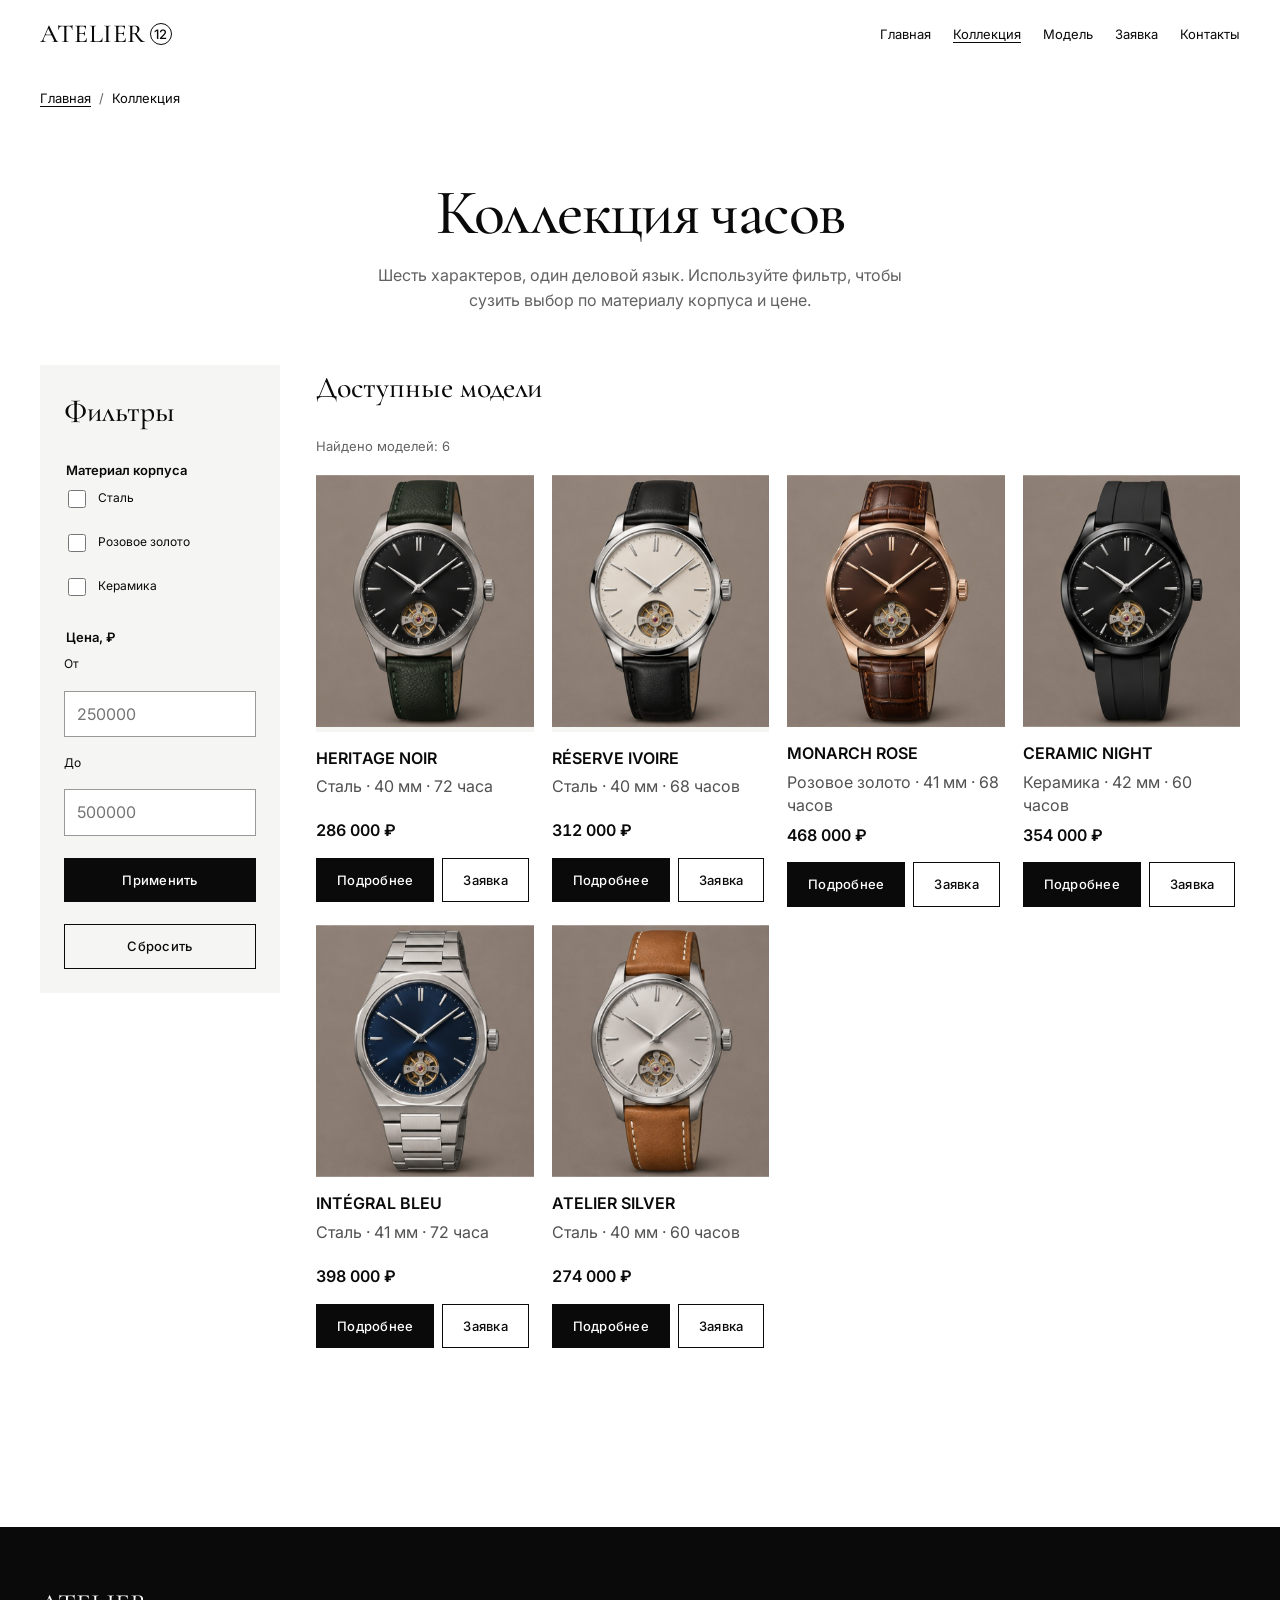
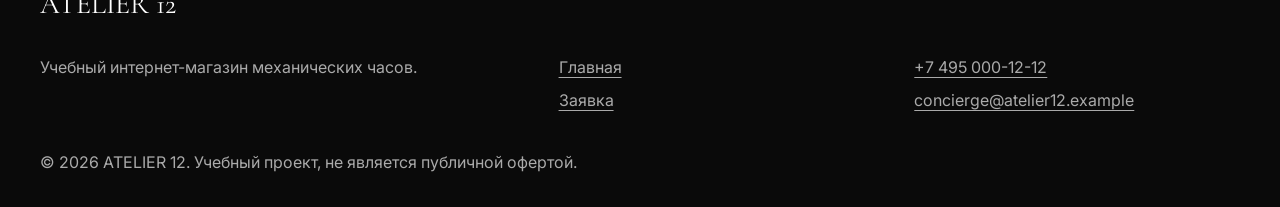
==== commit cb3f819c: "style: keep catalog title on one line" ====
--- a/catalog.html
+++ b/catalog.html
@@ -19,7 +19,7 @@
   <nav class="breadcrumbs" aria-label="Хлебные крошки"><ol><li><a href="index.html">Главная</a></li><li aria-current="page">Коллекция</li></ol></nav>
 
   <main id="main" class="page-shell">
-    <header class="page-intro"><h1>Коллекция часов</h1><p>Шесть характеров, один деловой язык. Используйте фильтр, чтобы сузить выбор по материалу корпуса и цене.</p></header>
+    <header class="page-intro page-intro--catalog"><h1>Коллекция часов</h1><p>Шесть характеров, один деловой язык. Используйте фильтр, чтобы сузить выбор по материалу корпуса и цене.</p></header>
     <div class="catalog-layout">
       <aside class="catalog-filters" aria-labelledby="filters-title">
         <h2 id="filters-title">Фильтры</h2>
--- a/css/style.css
+++ b/css/style.css
@@ -23,3 +23,43 @@
 .hero__lead,.hero-benefit span,.product-card__title,.product-card__description,.product-card__price,.testimonial-card h3,.testimonial-card p,.newsletter__content p,.newsletter__status,.site-footer__columns p,.site-footer__links,.site-footer__legal{font-size:16px}
 .brand__mark,.button,.model-switcher button,.newsletter__form button{font-size:13px}
 .site-nav__link,.header-contact,.breadcrumbs,.catalog-results,.filters-form legend,.order-form__label,.form-hint,.form-error{font-size:13px}
+.site-footer{width:100%;margin:clamp(48px,6vw,88px) 0 0;padding-block:56px 32px}
+.site-footer__inner{width:var(--page)}
+.back-to-top{width:52px;min-width:52px;height:52px;padding:0;font-size:0}
+.back-to-top::before,.back-to-top::after{position:absolute;left:50%;width:11px;height:11px;border-top:2px solid #fff;border-left:2px solid #fff;content:"";transform:translate(-50%,-50%) rotate(45deg)}
+.back-to-top::before{top:19px}
+.back-to-top::after{top:30px}
+.hero{min-height:710px;overflow:hidden;color:#fff;background:#fff;border-radius:0 0 30px 30px}
+.hero__backdrop{position:absolute;top:0;left:0;z-index:0;width:82%;height:610px;background:#050505;border-radius:0 44% 48% 0/0 28% 72% 0}
+.hero__media{position:absolute;inset:-34px 7% 100px auto;z-index:2;width:43%;height:auto;pointer-events:none}
+.hero__media::after{display:none}
+.hero__media img{position:absolute;inset:0;width:100%;height:100%;object-fit:contain;object-position:center;filter:drop-shadow(0 24px 28px rgba(0,0,0,.28))}
+.hero__content{z-index:3;display:flex;align-items:center;width:58%;min-height:610px;padding:68px 0 68px clamp(48px,7vw,104px)}
+.hero__copy{align-self:auto;max-width:580px;background:#050505}
+.hero__title{max-width:11ch;font-size:clamp(54px,5.4vw,78px);text-wrap:balance}
+.hero__lead{max-width:35ch;margin-block:20px 30px;color:rgba(255,255,255,.76)}
+.hero-benefits{min-height:100px;border-radius:0 0 30px 30px}
+@media(prefers-reduced-motion:no-preference){.hero__media img{animation:hero-product-float 7s cubic-bezier(.37,0,.63,1) infinite alternate}@keyframes hero-product-float{from{transform:translateY(-5px) rotate(-1deg)}to{transform:translateY(9px) rotate(1deg)}}}
+.testimonials{width:var(--page);padding-block:88px 112px}
+.testimonials__header{display:flex;align-items:end;justify-content:space-between;gap:32px}
+.testimonials h2{text-align:left;font-size:clamp(38px,4vw,58px);line-height:1}
+.testimonials__intro{max-width:42ch;margin:14px 0 0;color:var(--muted);font-size:16px}
+.testimonials__controls{display:flex;gap:8px;flex:none}
+.testimonials__controls button{min-width:88px;min-height:44px;padding:8px 14px;color:#fff;background:#0a0a0a;border:1px solid #0a0a0a;cursor:pointer}
+.testimonials__controls button:disabled{color:#777;background:#fff;border-color:#c9c9c6;cursor:not-allowed}
+.testimonial-grid{display:grid;grid-template-columns:none;grid-auto-flow:column;grid-auto-columns:calc((100% - 24px)/2);gap:24px;margin-top:42px;overflow-x:auto;overscroll-behavior-inline:contain;scroll-behavior:smooth;scroll-padding-inline:1px;scroll-snap-type:inline mandatory;scrollbar-width:none}
+.testimonial-grid::-webkit-scrollbar{display:none}
+.testimonial-card{display:grid;grid-template-rows:auto 1fr;min-width:0;overflow:hidden;background:#f4f3f0;scroll-snap-align:start;scroll-snap-stop:always}
+.testimonial-card img{width:100%;aspect-ratio:16/9;object-fit:cover}
+.testimonial-card__body{display:grid;grid-template-rows:auto 1fr auto;gap:24px;padding:26px 28px 28px}
+.testimonial-card__model{margin:0;color:#555;font-size:13px;text-transform:uppercase;letter-spacing:.04em}
+.review-rating{display:flex;align-items:baseline;gap:7px;margin:0;color:#0a0a0a;text-transform:none;letter-spacing:0}
+.review-rating strong{font-family:var(--font-display);font-size:36px;font-weight:500;line-height:1}
+.review-rating span{font-size:13px}
+.testimonial-card blockquote{margin:0}
+.testimonial-card blockquote p{margin:0;color:#1a1a1a;font-family:var(--font-display);font-size:clamp(20px,1.7vw,25px);line-height:1.35}
+.testimonial-card footer{display:flex;align-items:end;justify-content:space-between;gap:20px;align-self:end}
+.testimonial-card h3{margin:0 0 3px;font-size:16px}
+.testimonial-card footer p{margin:0;color:#626262;font-size:13px}
+.review-status{position:absolute;width:1px;height:1px;margin:-1px;padding:0;overflow:hidden;white-space:nowrap;clip-path:inset(50%);border:0}
+.page-intro--catalog h1{max-width:none;white-space:nowrap}
--- a/css/responsive.css
+++ b/css/responsive.css
@@ -3,4 +3,8 @@
 @media(max-width:767px){:root{--page:min(100% - 20px,1200px);--section-space:72px}.site-header__inner,.home-header .site-header__inner{display:flex;flex-wrap:wrap;min-height:62px}.brand{font-size:23px}.nav-toggle{display:block}.site-nav{width:100%}.site-nav[hidden]{display:none}.site-nav__list{flex-direction:column;align-items:stretch;gap:0;padding-block:10px}.site-nav__link{padding:12px 0;font-size:14px}.hero{min-height:720px;border-radius:0 0 22px 22px}.hero__content{grid-template-columns:1fr;min-height:620px;padding:82px 22px 34px}.hero__copy{align-self:start}.hero__title{font-size:clamp(48px,15vw,70px)}.hero__lead{max-width:30ch}.hero__selection{align-self:end}.hero-benefits{grid-template-columns:1fr;padding:8px 22px 22px}.hero-benefit{padding:16px 0}.hero-benefit+.hero-benefit{border-top:1px solid #333;border-left:0}.collection .section-heading{font-size:30px}.collection-tabs{gap:18px}.products-grid,.catalog-products .products-grid{grid-template-columns:repeat(2,minmax(0,1fr));gap:14px}.product-card__description{min-height:0}.craft,.newsletter,.cta{grid-template-columns:1fr}.craft__image,.newsletter__media{min-height:300px}.craft__content,.newsletter__content,.cta__content{padding:42px 24px}.brand-row{gap:22px 30px}.testimonial-grid{grid-template-columns:1fr;gap:28px}.testimonial-card p{font-size:12px}.newsletter{border-radius:0 0 22px 22px}.newsletter__media{order:-1}.newsletter__form{flex-direction:column;gap:8px}.site-footer__inner{width:calc(100% - 44px)}.site-footer__columns{grid-template-columns:1fr}.catalog-layout,.product-detail,.contacts-grid,.order-form{grid-template-columns:1fr}.catalog-filters{position:static}.product-detail{gap:34px;padding-block:42px 78px}.product-detail__content h1{font-size:48px}.order-form__group--wide,.order-form__actions,.form-note,.form-status{grid-column:1}.back-to-top{right:12px;bottom:12px}}
 @media(max-width:430px){.products-grid,.catalog-products .products-grid{grid-template-columns:1fr}.page-intro h1,.section-heading{font-size:42px}}
 @media(min-width:768px){.nav-toggle{display:none}.site-nav,.site-nav[hidden]{display:block}.catalog-filters{position:sticky;top:24px}}
-@media(max-width:767px){.home-header .brand{order:1}.home-header .header-contact{order:2}.home-header .nav-toggle{order:3}.home-header .site-nav{order:4}.hero-benefit+.hero-benefit{border-top:0}}
+@media(max-width:767px){.home-header .brand{order:1}.home-header .header-contact{order:2}.home-header .nav-toggle{order:3}.home-header .site-nav{order:4}.hero-benefit+.hero-benefit{border-top:0}.site-footer__inner{width:min(100% - 44px,1200px)}}
+@media(max-width:1023px) and (min-width:768px){.hero__backdrop{width:88%}.hero__content{width:62%;padding-left:44px}.hero__media{right:2%;width:48%}}
+@media(max-width:767px){.hero{min-height:894px;border-radius:0 0 22px 22px}.hero__backdrop{width:100%;height:670px;border-radius:0 0 48% 0/0 0 12% 0}.hero__content{display:flex;width:100%;min-height:670px;padding:72px 22px 330px}.hero__copy{align-self:flex-start;max-width:100%}.hero__title{max-width:11ch;font-size:clamp(50px,14vw,62px)}.hero__lead{max-width:29ch}.hero__media{inset:255px -24px 224px auto;width:78%;height:auto}.hero__media img{object-position:center bottom}.hero-benefits{border-radius:0 0 22px 22px}}
+@media(max-width:1023px){.testimonial-grid{grid-auto-columns:72%}}
+@media(max-width:767px){.testimonials{padding-block:72px 86px}.testimonials__header{align-items:start}.testimonials__intro{max-width:28ch}.testimonials__controls{display:grid}.testimonials__controls button{min-width:78px}.testimonial-grid{grid-auto-columns:88%;gap:14px;margin-top:30px}.testimonial-card__body{padding:22px}.testimonial-card blockquote p{font-size:20px}}
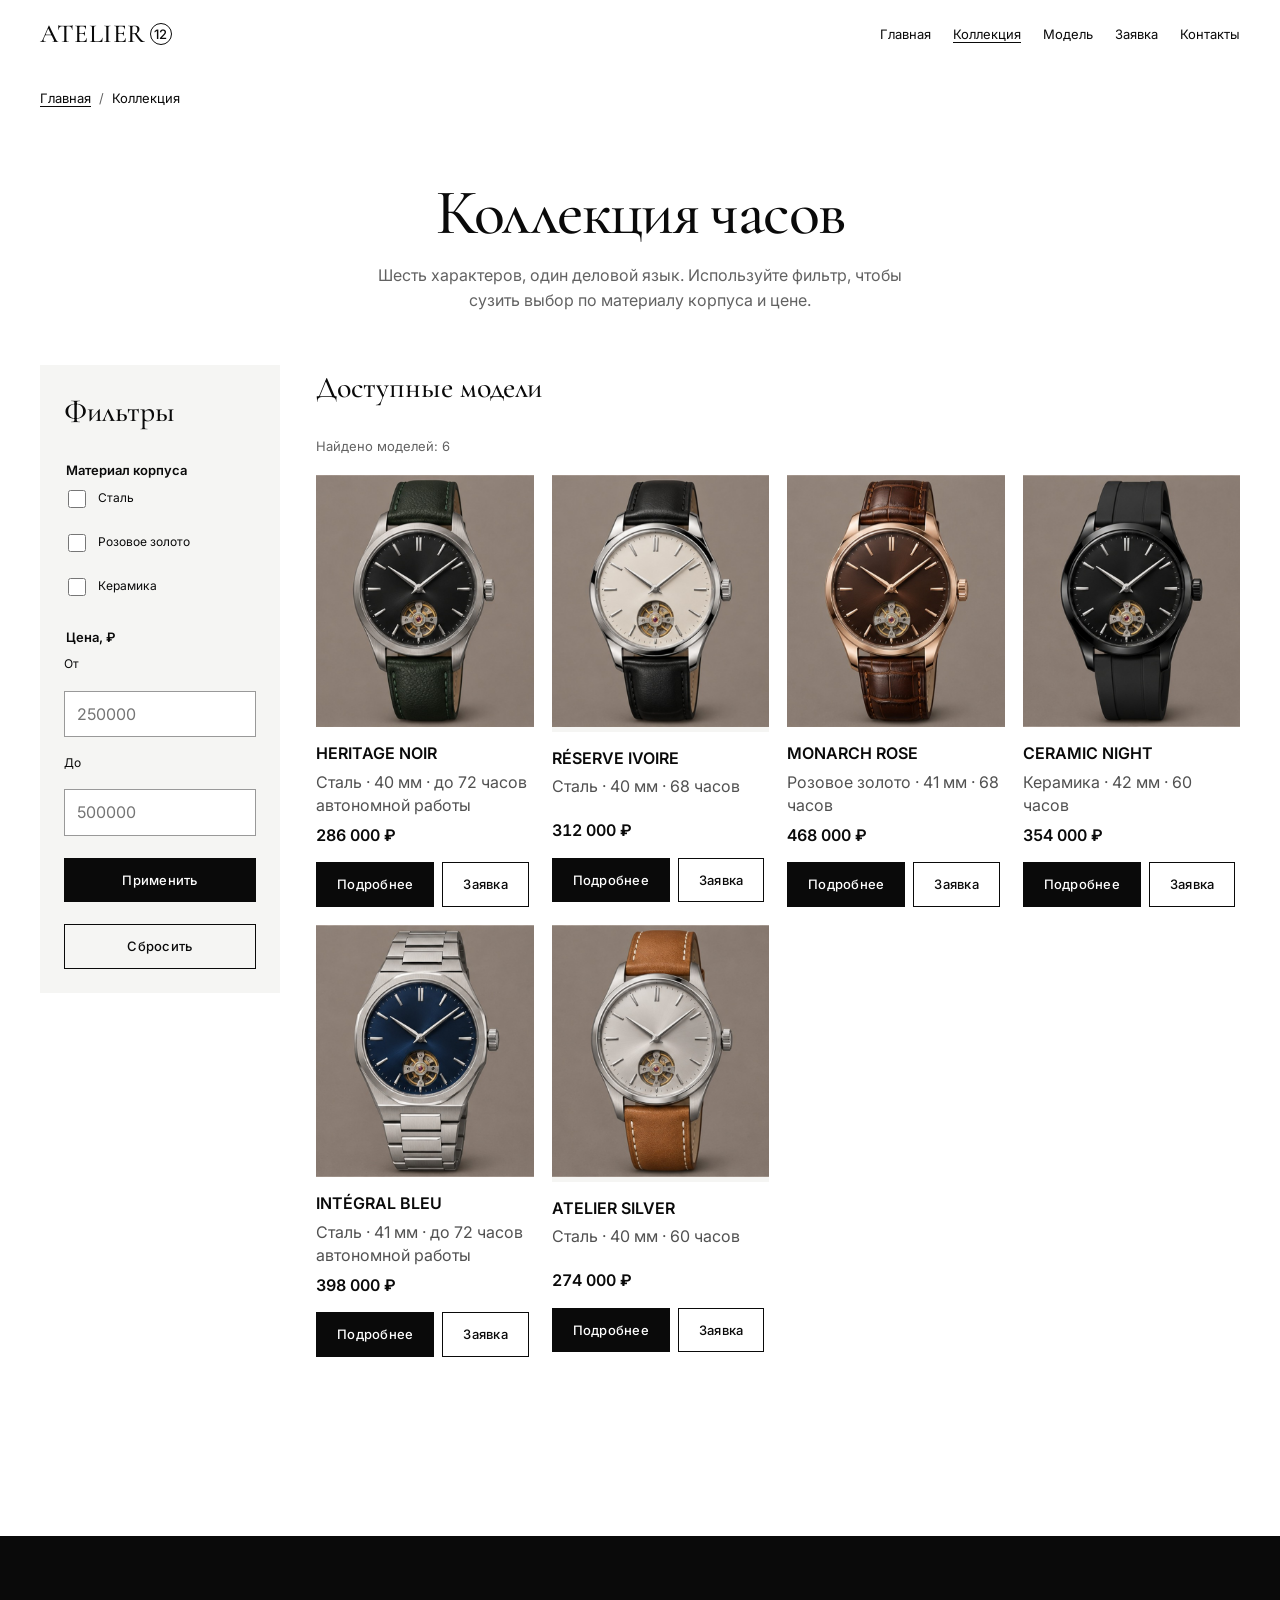
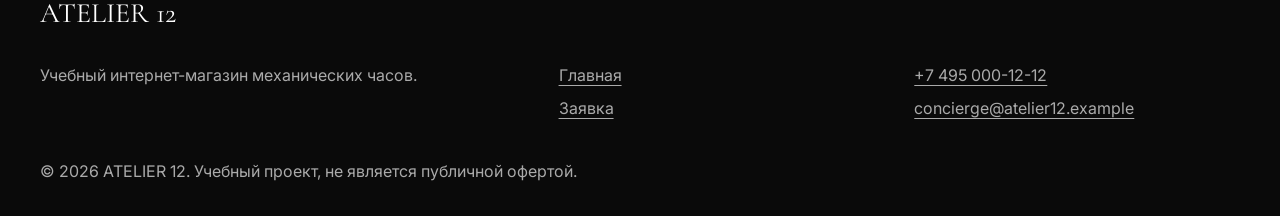
==== commit 742b17ba: "copy: clarify autonomous watch runtime" ====
--- a/catalog.html
+++ b/catalog.html
@@ -40,11 +40,11 @@
         <h2 id="products-title">Доступные модели</h2>
         <p class="catalog-results" id="catalog-results" role="status" aria-live="polite">Найдено моделей: 6</p>
         <div class="products-grid">
-          <article class="product-card" data-product-card data-material="steel" data-price="286000" data-reveal><div class="product-card__media"><img class="product-card__image" src="images/heritage-noir-360.jpg" srcset="images/heritage-noir-360.jpg 360w, images/heritage-noir-720.jpg 720w" sizes="(max-width:639px) calc(100vw - 32px), (max-width:1023px) 50vw, 33vw" alt="Heritage Noir: стальной корпус и зелёный ремешок" width="720" height="720"></div><div class="product-card__body"><h3 class="product-card__title">Heritage Noir</h3><p class="product-card__description">Сталь · 40 мм · 72 часа</p><p class="product-card__price">286 000 ₽</p><div class="product-card__actions"><a class="button" href="product.html">Подробнее</a><a class="button button--ghost" href="order.html?product=Heritage%20Noir">Заявка</a></div></div></article>
+          <article class="product-card" data-product-card data-material="steel" data-price="286000" data-reveal><div class="product-card__media"><img class="product-card__image" src="images/heritage-noir-360.jpg" srcset="images/heritage-noir-360.jpg 360w, images/heritage-noir-720.jpg 720w" sizes="(max-width:639px) calc(100vw - 32px), (max-width:1023px) 50vw, 33vw" alt="Heritage Noir: стальной корпус и зелёный ремешок" width="720" height="720"></div><div class="product-card__body"><h3 class="product-card__title">Heritage Noir</h3><p class="product-card__description">Сталь · 40 мм · до 72 часов автономной работы</p><p class="product-card__price">286 000 ₽</p><div class="product-card__actions"><a class="button" href="product.html">Подробнее</a><a class="button button--ghost" href="order.html?product=Heritage%20Noir">Заявка</a></div></div></article>
           <article class="product-card" data-product-card data-material="steel" data-price="312000" data-reveal><div class="product-card__media"><img class="product-card__image" src="images/reserve-ivoire-360.jpg" srcset="images/reserve-ivoire-360.jpg 360w, images/reserve-ivoire-720.jpg 720w" sizes="(max-width:639px) calc(100vw - 32px), (max-width:1023px) 50vw, 33vw" alt="Réserve Ivoire: светлый циферблат и чёрный ремешок" width="720" height="720" loading="lazy"></div><div class="product-card__body"><h3 class="product-card__title">Réserve Ivoire</h3><p class="product-card__description">Сталь · 40 мм · 68 часов</p><p class="product-card__price">312 000 ₽</p><div class="product-card__actions"><a class="button" href="product.html">Подробнее</a><a class="button button--ghost" href="order.html?product=Réserve%20Ivoire">Заявка</a></div></div></article>
           <article class="product-card" data-product-card data-material="gold" data-price="468000" data-reveal><div class="product-card__media"><img class="product-card__image" src="images/monarch-rose-360.jpg" srcset="images/monarch-rose-360.jpg 360w, images/monarch-rose-720.jpg 720w" sizes="(max-width:639px) calc(100vw - 32px), (max-width:1023px) 50vw, 33vw" alt="Monarch Rose: корпус цвета розового золота" width="720" height="720" loading="lazy"></div><div class="product-card__body"><h3 class="product-card__title">Monarch Rose</h3><p class="product-card__description">Розовое золото · 41 мм · 68 часов</p><p class="product-card__price">468 000 ₽</p><div class="product-card__actions"><a class="button" href="product.html">Подробнее</a><a class="button button--ghost" href="order.html?product=Monarch%20Rose">Заявка</a></div></div></article>
           <article class="product-card" data-product-card data-material="ceramic" data-price="354000" data-reveal><div class="product-card__media"><img class="product-card__image" src="images/ceramic-night-360.jpg" srcset="images/ceramic-night-360.jpg 360w, images/ceramic-night-720.jpg 720w" sizes="(max-width:639px) calc(100vw - 32px), (max-width:1023px) 50vw, 33vw" alt="Ceramic Night: чёрный керамический корпус" width="720" height="720" loading="lazy"></div><div class="product-card__body"><h3 class="product-card__title">Ceramic Night</h3><p class="product-card__description">Керамика · 42 мм · 60 часов</p><p class="product-card__price">354 000 ₽</p><div class="product-card__actions"><a class="button" href="product.html">Подробнее</a><a class="button button--ghost" href="order.html?product=Ceramic%20Night">Заявка</a></div></div></article>
-          <article class="product-card" data-product-card data-material="steel" data-price="398000" data-reveal><div class="product-card__media"><img class="product-card__image" src="images/integral-bleu-360.jpg" srcset="images/integral-bleu-360.jpg 360w, images/integral-bleu-720.jpg 720w" sizes="(max-width:639px) calc(100vw - 32px), (max-width:1023px) 50vw, 33vw" alt="Intégral Bleu: синий циферблат и стальной браслет" width="720" height="720" loading="lazy"></div><div class="product-card__body"><h3 class="product-card__title">Intégral Bleu</h3><p class="product-card__description">Сталь · 41 мм · 72 часа</p><p class="product-card__price">398 000 ₽</p><div class="product-card__actions"><a class="button" href="product.html">Подробнее</a><a class="button button--ghost" href="order.html?product=Intégral%20Bleu">Заявка</a></div></div></article>
+          <article class="product-card" data-product-card data-material="steel" data-price="398000" data-reveal><div class="product-card__media"><img class="product-card__image" src="images/integral-bleu-360.jpg" srcset="images/integral-bleu-360.jpg 360w, images/integral-bleu-720.jpg 720w" sizes="(max-width:639px) calc(100vw - 32px), (max-width:1023px) 50vw, 33vw" alt="Intégral Bleu: синий циферблат и стальной браслет" width="720" height="720" loading="lazy"></div><div class="product-card__body"><h3 class="product-card__title">Intégral Bleu</h3><p class="product-card__description">Сталь · 41 мм · до 72 часов автономной работы</p><p class="product-card__price">398 000 ₽</p><div class="product-card__actions"><a class="button" href="product.html">Подробнее</a><a class="button button--ghost" href="order.html?product=Intégral%20Bleu">Заявка</a></div></div></article>
           <article class="product-card" data-product-card data-material="steel" data-price="274000" data-reveal><div class="product-card__media"><img class="product-card__image" src="images/atelier-silver-360.jpg" srcset="images/atelier-silver-360.jpg 360w, images/atelier-silver-720.jpg 720w" sizes="(max-width:639px) calc(100vw - 32px), (max-width:1023px) 50vw, 33vw" alt="Atelier Silver: серебристый циферблат и кожаный ремешок" width="720" height="720" loading="lazy"></div><div class="product-card__body"><h3 class="product-card__title">Atelier Silver</h3><p class="product-card__description">Сталь · 40 мм · 60 часов</p><p class="product-card__price">274 000 ₽</p><div class="product-card__actions"><a class="button" href="product.html">Подробнее</a><a class="button button--ghost" href="order.html?product=Atelier%20Silver">Заявка</a></div></div></article>
         </div>
       </section>
--- a/css/style.css
+++ b/css/style.css
@@ -13,8 +13,8 @@
 .newsletter{display:grid;grid-template-columns:1fr 1fr;width:var(--page);min-height:400px;margin:0 auto;overflow:hidden;color:#fff;background:#0a0a0a;border-radius:0 0 30px 30px}.newsletter__content{display:grid;align-content:center;padding:60px clamp(32px,7vw,100px)}.newsletter__content p{max-width:34ch;margin:16px 0 24px;color:#a7a7a7;font-size:12px}.newsletter__form{display:flex;width:min(100%,420px)}.newsletter__form input{min-width:0;flex:1;min-height:42px;padding:10px 12px;border:0}.newsletter__form button{min-height:42px;color:#fff;background:#111;border:1px solid #fff;cursor:pointer}.newsletter__status{margin-top:12px;color:#fff;font-size:12px}.newsletter__media img{width:100%;height:100%;object-fit:cover}.site-footer{width:var(--page);margin:0 auto;padding:48px 0 28px;color:#fff;background:#0a0a0a}.site-footer__inner{width:calc(100% - 80px);margin-inline:auto}.site-footer__wordmark{margin:0 0 28px;font-family:var(--font-display);font-size:28px}.site-footer__columns{display:grid;grid-template-columns:1.5fr 1fr 1fr;gap:30px}.site-footer__columns p,.site-footer__links{margin:0;color:#aaa;font-size:11px}.site-footer__links{display:grid;gap:8px;align-content:start;justify-items:start}.site-footer__legal{margin:38px 0 0;color:#777;font-size:10px}
 .catalog-layout{display:grid;grid-template-columns:240px minmax(0,1fr);gap:36px;padding-bottom:var(--section-space)}.catalog-filters{align-self:start;padding:24px;background:var(--soft)}.catalog-filters h2,.catalog-products h2{margin-top:0;font-family:var(--font-display);font-size:30px;font-weight:500}.filters-form{display:grid;gap:22px}.filters-form fieldset{display:grid;gap:8px;margin:0;padding:0;border:0}.filters-form legend,.order-form__label{font-size:12px;font-weight:600}.filters-form label{display:flex;align-items:center;gap:9px;min-height:36px;font-size:12px}.filters-form input[type="checkbox"]{width:18px;height:18px}.filters-form input[type="number"],.order-form__input,.order-form__select,.order-form__textarea{width:100%;min-height:44px;padding:10px 12px;color:var(--ink);background:#fff;border:1px solid #999;border-radius:0}.catalog-results{margin:0 0 18px;color:var(--muted);font-size:12px}
 .product-detail{display:grid;grid-template-columns:1fr 1fr;gap:64px;align-items:start;padding-block:64px 110px}.product-detail__image{width:100%;background:var(--soft)}.product-detail__content h1{margin:0;font-family:var(--font-display);font-size:clamp(48px,5vw,76px);font-weight:500;line-height:1}.product-detail__price{font-family:var(--font-display);font-size:30px}.product-detail__features{padding-left:18px}.material-picker{margin-block:26px;padding:0;border:0}.material-picker legend{font-size:12px;font-weight:600}.material-picker__options{display:flex;flex-wrap:wrap;gap:8px;margin-top:10px}.material-picker__options label{display:inline-flex;align-items:center;min-height:40px;padding:7px 10px;background:var(--soft);cursor:pointer}.material-picker__options input{margin-right:6px}.specification-section{padding-bottom:var(--section-space)}.table-wrapper{width:100%;margin-top:28px;overflow-x:auto}.product-table{width:100%;min-width:640px;border-collapse:collapse;background:#fff}.product-table caption{padding:14px;font-family:var(--font-display);font-size:24px;text-align:left;background:var(--soft)}.product-table th,.product-table td{padding:14px;text-align:left;border:1px solid var(--line)}
-.order-form{display:grid;grid-template-columns:repeat(2,minmax(0,1fr));gap:18px;max-width:900px;margin-inline:auto;padding-bottom:var(--section-space)}.order-form__group{display:grid;gap:6px}.order-form__group--wide,.order-form__actions,.form-note,.form-status{grid-column:1/-1}.order-form__textarea{min-height:130px;resize:vertical}.order-form__checkbox{display:flex;align-items:flex-start;gap:8px}.order-form__checkbox input{width:20px;height:20px;flex:none}.form-hint,.form-error{margin:0;font-size:11px}.form-error{color:var(--danger)}[aria-invalid="true"]{border-color:var(--danger)}.form-status{padding:12px;color:#fff;background:var(--success)}.order-dialog{width:min(100% - 32px,560px);max-height:calc(100svh - 32px);padding:0;overflow:auto;color:#111;background:#fff;border:0}.order-dialog::backdrop{background:rgba(0,0,0,.76)}.order-dialog__inner{padding:28px}.order-dialog__title{margin:0 0 12px;font-family:var(--font-display);font-size:38px;font-weight:500}.order-dialog__close{position:sticky;top:10px;float:right;width:44px;padding:0;color:#fff;background:#000;border:0;cursor:pointer}
-.contacts-grid{display:grid;grid-template-columns:1.2fr .8fr .8fr;gap:16px;padding-bottom:var(--section-space)}.contact-block{padding:30px;background:var(--soft)}.contact-block h2{margin-top:0;font-family:var(--font-display);font-size:30px;font-weight:500}.contact-block address{font-style:normal}.faq{padding-block:var(--section-space)}.faq__list{display:grid;gap:12px;max-width:760px;margin:40px auto 0}.faq details{padding:18px;background:var(--soft)}.faq summary{min-height:42px;font-family:var(--font-display);font-size:22px;cursor:pointer}.cta{display:grid;grid-template-columns:1fr 1fr;color:#fff;background:#0a0a0a}.cta__media img{width:100%;height:100%;object-fit:cover}.cta__content{display:grid;align-content:center;padding:50px}.cta__title{font-size:46px}.back-to-top{position:fixed;right:20px;bottom:20px;z-index:90;display:grid;width:48px;height:48px;color:#fff;background:#000;place-items:center;text-decoration:none}.back-to-top[hidden],.is-filtered-out,[hidden]{display:none!important}
+.order-form{display:grid;grid-template-columns:repeat(2,minmax(0,1fr));gap:18px;max-width:900px;margin-inline:auto;padding-bottom:var(--section-space)}.order-form__group{display:grid;gap:6px}.order-form__group--wide,.order-form__actions,.form-note{grid-column:1/-1}.order-form__textarea{min-height:130px;resize:vertical}.order-form__checkbox{display:flex;align-items:flex-start;gap:8px}.order-form__checkbox input{width:20px;height:20px;flex:none}.form-hint,.form-error{margin:0;font-size:11px}.form-error{color:var(--danger)}[aria-invalid="true"]{border-color:var(--danger)}.order-dialog,.success-dialog{max-height:calc(100svh - 32px);padding:0;overflow:auto;color:#111;background:#fff;border:0}.order-dialog{width:min(100% - 32px,560px)}.success-dialog{width:min(100% - 32px,520px)}.order-dialog::backdrop,.success-dialog::backdrop{background:rgba(0,0,0,.76)}.order-dialog__inner{padding:28px}.order-dialog__title{margin:0 0 12px;font-family:var(--font-display);font-size:38px;font-weight:500}.order-dialog__close{position:sticky;top:10px;float:right;width:44px;padding:0;color:#fff;background:#000;border:0;cursor:pointer}.success-dialog__inner{padding:44px}.success-dialog__title{max-width:12ch;margin:0 0 16px;font-family:var(--font-display);font-size:42px;font-weight:500;line-height:1.05}.success-dialog__text{max-width:40ch;margin:0;color:var(--muted)}.success-dialog__actions{margin-top:30px}
+.contacts-grid{display:grid;grid-template-columns:1.2fr .8fr .8fr;gap:16px;padding-bottom:var(--section-space)}.contact-block{padding:30px;background:var(--soft)}.contact-block h2{margin-top:0;font-family:var(--font-display);font-size:30px;font-weight:500}.contact-block address{font-style:normal}.location-map{padding-bottom:var(--section-space)}.location-map__header{display:flex;align-items:end;justify-content:space-between;gap:32px;margin-bottom:28px}.location-map__header .section-heading{font-size:46px}.location-map__header p{margin:8px 0 0;color:var(--muted)}.location-map__frame{height:clamp(380px,44vw,540px);overflow:hidden;background:var(--soft)}.location-map__frame iframe{display:block;width:100%;height:100%;border:0}.faq{padding-block:var(--section-space)}.faq__list{display:grid;gap:12px;max-width:760px;margin:40px auto 0}.faq details{padding:18px;background:var(--soft)}.faq summary{min-height:42px;font-family:var(--font-display);font-size:22px;cursor:pointer}.cta{display:grid;grid-template-columns:1fr 1fr;color:#fff;background:#0a0a0a}.cta__media img{width:100%;height:100%;object-fit:cover}.cta__content{display:grid;align-content:center;padding:50px}.cta__title{font-size:46px}.back-to-top{position:fixed;right:20px;bottom:20px;z-index:90;display:grid;width:48px;height:48px;color:#fff;background:#000;place-items:center;text-decoration:none}.back-to-top[hidden],.is-filtered-out,[hidden]{display:none!important}
 @media(hover:hover) and (pointer:fine){.button:hover{color:#000;background:#fff}.button--ghost:hover{color:#fff;background:#000}.product-card:hover .product-card__image{transform:scale(1.025)}}@media(prefers-reduced-motion:no-preference){.js [data-reveal]{opacity:0;transform:translateY(18px);transition:opacity 600ms var(--ease),transform 750ms var(--ease)}.js [data-reveal].is-in{opacity:1;transform:none}.hero__media img{animation:hero-drift 16s ease-in-out infinite alternate}@keyframes hero-drift{from{transform:scale(1.01)}to{transform:scale(1.045)}}}@media(prefers-reduced-motion:reduce){html{scroll-behavior:auto}*,*::before,*::after{animation-duration:.01ms!important;animation-iteration-count:1!important;transition-duration:.01ms!important}}
 .order-dialog__close{width:auto;padding-inline:14px}.back-to-top{width:auto;min-width:64px;padding-inline:14px;font-size:13px}
 .home-collection .collection__header{position:absolute;width:1px;height:1px;margin:-1px;padding:0;overflow:hidden;white-space:nowrap;clip-path:inset(50%);border:0}
@@ -62,4 +62,13 @@
 .testimonial-card h3{margin:0 0 3px;font-size:16px}
 .testimonial-card footer p{margin:0;color:#626262;font-size:13px}
 .review-status{position:absolute;width:1px;height:1px;margin:-1px;padding:0;overflow:hidden;white-space:nowrap;clip-path:inset(50%);border:0}
-.page-intro--catalog h1{max-width:none;white-space:nowrap}
+.page-intro--catalog h1,.page-intro--order h1,.page-intro--contacts h1{max-width:none;white-space:nowrap}
+.product-detail__media{overflow:hidden;background:var(--soft)}
+.product-detail__image{aspect-ratio:1;object-fit:cover;transition:opacity 180ms ease,transform 300ms var(--ease)}
+.product-detail__image.is-changing{opacity:0;transform:scale(.985)}
+.material-picker__options label{border:1px solid transparent;transition:color 160ms ease,background-color 160ms ease,border-color 160ms ease}
+.material-picker__options input{accent-color:#0a0a0a}
+.material-picker__options label:has(input:checked){background:#e4e1dc;border-color:#0a0a0a}
+.material-picker__options label:has(input:focus-visible){outline:3px solid #0a0a0a;outline-offset:3px}
+.material-picker__options input:focus-visible{outline:0}
+.strap-status{position:absolute;width:1px;height:1px;margin:-1px;padding:0;overflow:hidden;white-space:nowrap;clip-path:inset(50%);border:0}
--- a/css/responsive.css
+++ b/css/responsive.css
@@ -1,7 +1,7 @@
 /* Mobile First responsive layer for practical work No. 12. */
 @media(max-width:1023px){.home-header .site-header__inner{display:flex}.header-contact{display:none}.hero__content{padding-inline:44px}.products-grid{grid-template-columns:repeat(3,minmax(0,1fr))}.catalog-layout{grid-template-columns:210px minmax(0,1fr)}.catalog-products .products-grid{grid-template-columns:repeat(2,minmax(0,1fr))}}
-@media(max-width:767px){:root{--page:min(100% - 20px,1200px);--section-space:72px}.site-header__inner,.home-header .site-header__inner{display:flex;flex-wrap:wrap;min-height:62px}.brand{font-size:23px}.nav-toggle{display:block}.site-nav{width:100%}.site-nav[hidden]{display:none}.site-nav__list{flex-direction:column;align-items:stretch;gap:0;padding-block:10px}.site-nav__link{padding:12px 0;font-size:14px}.hero{min-height:720px;border-radius:0 0 22px 22px}.hero__content{grid-template-columns:1fr;min-height:620px;padding:82px 22px 34px}.hero__copy{align-self:start}.hero__title{font-size:clamp(48px,15vw,70px)}.hero__lead{max-width:30ch}.hero__selection{align-self:end}.hero-benefits{grid-template-columns:1fr;padding:8px 22px 22px}.hero-benefit{padding:16px 0}.hero-benefit+.hero-benefit{border-top:1px solid #333;border-left:0}.collection .section-heading{font-size:30px}.collection-tabs{gap:18px}.products-grid,.catalog-products .products-grid{grid-template-columns:repeat(2,minmax(0,1fr));gap:14px}.product-card__description{min-height:0}.craft,.newsletter,.cta{grid-template-columns:1fr}.craft__image,.newsletter__media{min-height:300px}.craft__content,.newsletter__content,.cta__content{padding:42px 24px}.brand-row{gap:22px 30px}.testimonial-grid{grid-template-columns:1fr;gap:28px}.testimonial-card p{font-size:12px}.newsletter{border-radius:0 0 22px 22px}.newsletter__media{order:-1}.newsletter__form{flex-direction:column;gap:8px}.site-footer__inner{width:calc(100% - 44px)}.site-footer__columns{grid-template-columns:1fr}.catalog-layout,.product-detail,.contacts-grid,.order-form{grid-template-columns:1fr}.catalog-filters{position:static}.product-detail{gap:34px;padding-block:42px 78px}.product-detail__content h1{font-size:48px}.order-form__group--wide,.order-form__actions,.form-note,.form-status{grid-column:1}.back-to-top{right:12px;bottom:12px}}
-@media(max-width:430px){.products-grid,.catalog-products .products-grid{grid-template-columns:1fr}.page-intro h1,.section-heading{font-size:42px}}
+@media(max-width:767px){:root{--page:min(100% - 20px,1200px);--section-space:72px}.site-header__inner,.home-header .site-header__inner{display:flex;flex-wrap:wrap;min-height:62px}.brand{font-size:23px}.nav-toggle{display:block}.site-nav{width:100%}.site-nav[hidden]{display:none}.site-nav__list{flex-direction:column;align-items:stretch;gap:0;padding-block:10px}.site-nav__link{padding:12px 0;font-size:14px}.hero{min-height:720px;border-radius:0 0 22px 22px}.hero__content{grid-template-columns:1fr;min-height:620px;padding:82px 22px 34px}.hero__copy{align-self:start}.hero__title{font-size:clamp(48px,15vw,70px)}.hero__lead{max-width:30ch}.hero__selection{align-self:end}.hero-benefits{grid-template-columns:1fr;padding:8px 22px 22px}.hero-benefit{padding:16px 0}.hero-benefit+.hero-benefit{border-top:1px solid #333;border-left:0}.collection .section-heading{font-size:30px}.collection-tabs{gap:18px}.products-grid,.catalog-products .products-grid{grid-template-columns:repeat(2,minmax(0,1fr));gap:14px}.product-card__description{min-height:0}.craft,.newsletter,.cta{grid-template-columns:1fr}.craft__image,.newsletter__media{min-height:300px}.craft__content,.newsletter__content,.cta__content{padding:42px 24px}.brand-row{gap:22px 30px}.testimonial-grid{grid-template-columns:1fr;gap:28px}.testimonial-card p{font-size:12px}.newsletter{border-radius:0 0 22px 22px}.newsletter__media{order:-1}.newsletter__form{flex-direction:column;gap:8px}.site-footer__inner{width:calc(100% - 44px)}.site-footer__columns{grid-template-columns:1fr}.catalog-layout,.product-detail,.contacts-grid,.order-form{grid-template-columns:1fr}.catalog-filters{position:static}.product-detail{gap:34px;padding-block:42px 78px}.product-detail__content h1{font-size:48px}.location-map__header{align-items:start;flex-direction:column;gap:20px}.location-map__header .section-heading{font-size:42px}.location-map__frame{height:420px}.order-form__group--wide,.order-form__actions,.form-note{grid-column:1}.success-dialog__inner{padding:32px 24px}.success-dialog__title{font-size:36px}.back-to-top{right:12px;bottom:12px}}
+@media(max-width:430px){.products-grid,.catalog-products .products-grid{grid-template-columns:1fr}.page-intro h1,.section-heading{font-size:42px}.page-intro--order h1{font-size:clamp(32px,10.6vw,42px)}.page-intro--contacts h1{font-size:clamp(26px,7.6vw,42px)}}
 @media(min-width:768px){.nav-toggle{display:none}.site-nav,.site-nav[hidden]{display:block}.catalog-filters{position:sticky;top:24px}}
 @media(max-width:767px){.home-header .brand{order:1}.home-header .header-contact{order:2}.home-header .nav-toggle{order:3}.home-header .site-nav{order:4}.hero-benefit+.hero-benefit{border-top:0}.site-footer__inner{width:min(100% - 44px,1200px)}}
 @media(max-width:1023px) and (min-width:768px){.hero__backdrop{width:88%}.hero__content{width:62%;padding-left:44px}.hero__media{right:2%;width:48%}}
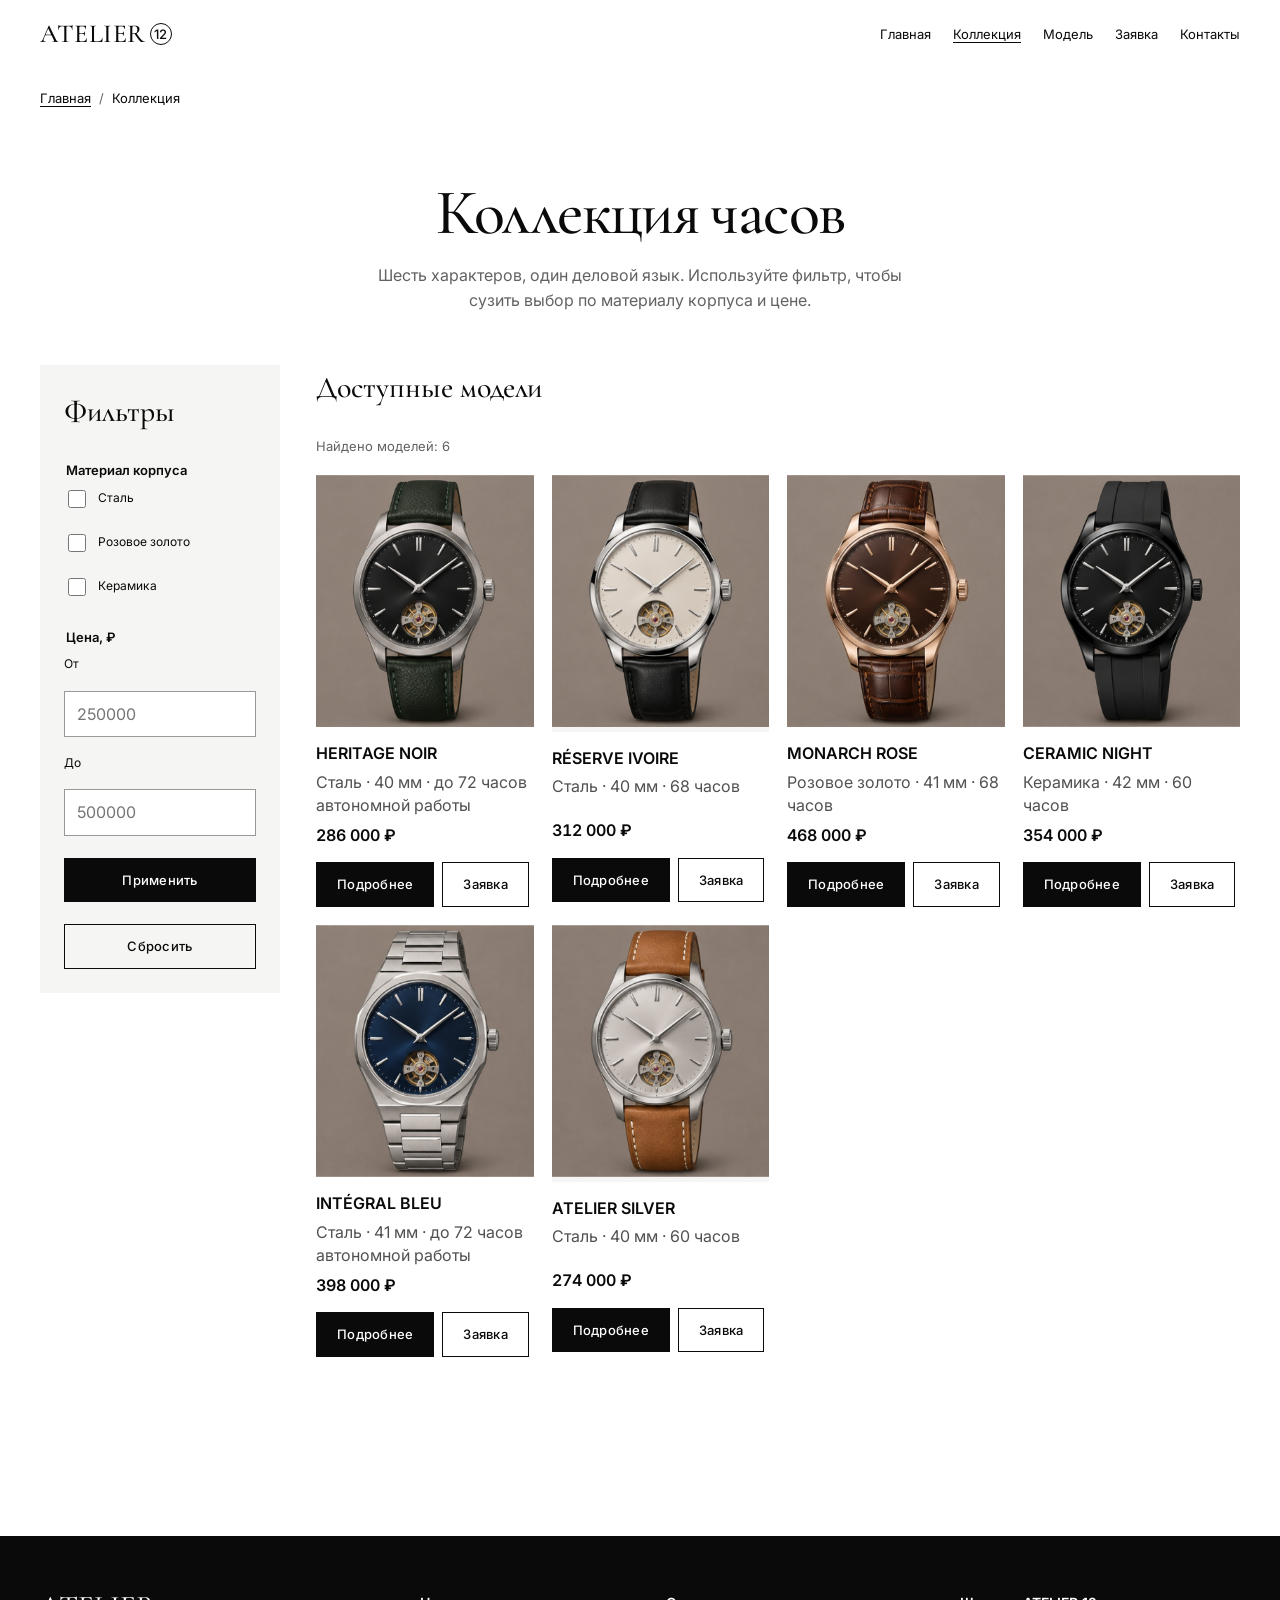
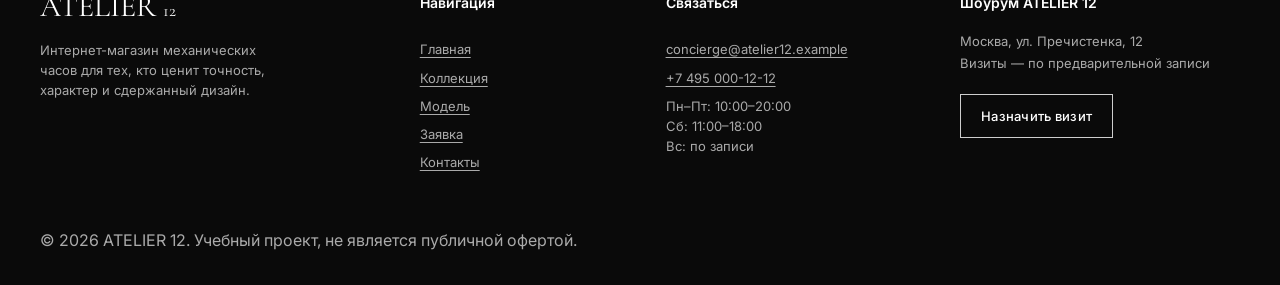
==== commit 7af50d25: "feat: expand site footer content" ====
--- a/catalog.html
+++ b/catalog.html
@@ -50,7 +50,36 @@
       </section>
     </div>
   </main>
-  <footer class="site-footer"><div class="site-footer__inner"><p class="site-footer__wordmark">ATELIER 12</p><div class="site-footer__columns"><p>Учебный интернет-магазин механических часов.</p><nav class="site-footer__links" aria-label="Навигация в подвале"><a href="index.html">Главная</a><a href="order.html">Заявка</a></nav><div class="site-footer__links"><a href="tel:+74950001212">+7 495 000-12-12</a><a href="mailto:concierge@atelier12.example">concierge@atelier12.example</a></div></div><p class="site-footer__legal">© 2026 ATELIER 12. Учебный проект, не является публичной офертой.</p></div></footer>
+  <footer class="site-footer">
+    <div class="site-footer__inner">
+      <div class="site-footer__grid">
+        <div class="site-footer__brand">
+          <p class="site-footer__wordmark">ATELIER <span>12</span></p>
+          <p>Интернет-магазин механических часов для тех, кто ценит точность, характер и сдержанный дизайн.</p>
+        </div>
+        <nav class="site-footer__section site-footer__links" aria-label="Навигация в подвале">
+          <h2>Навигация</h2>
+          <a href="index.html">Главная</a>
+          <a href="catalog.html">Коллекция</a>
+          <a href="product.html">Модель</a>
+          <a href="order.html">Заявка</a>
+          <a href="contacts.html">Контакты</a>
+        </nav>
+        <div class="site-footer__section site-footer__links">
+          <h2>Связаться</h2>
+          <a href="mailto:concierge@atelier12.example">concierge@atelier12.example</a>
+          <a href="tel:+74950001212">+7 495 000-12-12</a>
+          <p>Пн–Пт: 10:00–20:00<br>Сб: 11:00–18:00<br>Вс: по записи</p>
+        </div>
+        <div class="site-footer__section site-footer__location">
+          <h2>Шоурум ATELIER 12</h2>
+          <address>Москва, ул. Пречистенка, 12<br>Визиты — по предварительной записи</address>
+          <a class="button button--light site-footer__cta" href="order.html">Назначить визит</a>
+        </div>
+      </div>
+      <p class="site-footer__legal">© 2026 ATELIER 12. Учебный проект, не является публичной офертой.</p>
+    </div>
+  </footer>
   <a class="back-to-top" href="#page-top" aria-label="Вернуться к началу страницы" hidden>Вверх</a>
 </body>
 </html>
--- a/css/style.css
+++ b/css/style.css
@@ -10,7 +10,7 @@
 .collection{padding-block:var(--section-space);background:var(--paper)}.collection__header{display:grid;justify-items:center;margin-bottom:28px;text-align:center}.collection__header p{display:none}.collection .section-heading{font-size:34px}.collection-tabs{display:flex;justify-content:center;gap:28px;margin:0 0 42px;padding:0}.collection-tabs button{min-height:32px;padding:0;color:#555;font-family:var(--font-display);font-size:20px;background:transparent;border:0;cursor:pointer}.collection-tabs button[aria-selected="true"]{color:#000;text-decoration:underline;text-underline-offset:5px}.products-grid{display:grid;grid-template-columns:repeat(4,minmax(0,1fr));gap:18px}.product-card{display:grid;min-width:0;padding:0;background:transparent}.product-card__media{overflow:hidden;background:var(--soft)}.product-card__image{width:100%;aspect-ratio:.86;object-fit:cover;transition:transform 600ms var(--ease)}.product-card__body{display:grid;gap:5px;align-content:start;padding-top:14px}.product-card__title{margin:0;font-size:12px;font-weight:600;text-transform:uppercase}.product-card__description{min-height:38px;margin:0;color:#515151;font-size:11px;line-height:1.45}.product-card__price{margin:0;font-size:11px;font-weight:600;font-variant-numeric:tabular-nums}.product-card__actions{display:flex;flex-wrap:wrap;gap:8px;margin-top:10px}.home-collection .product-card__actions{display:none}
 .craft{display:grid;grid-template-columns:1fr 1fr;width:var(--page);min-height:340px;margin:0 auto;color:#fff;background:#0b0b0b}.craft__image{min-height:340px;overflow:hidden}.craft__image img{width:100%;height:100%;object-fit:cover}.craft__content{display:grid;align-content:center;padding:50px clamp(40px,7vw,110px)}.craft .section-heading{max-width:12ch;font-size:clamp(32px,3.4vw,52px)}.craft__content>p{max-width:38ch;margin:20px 0 0;color:#bababa;font-size:13px}.craft__list{display:none}
 .brands{padding-block:90px 72px;text-align:center}.brands h2,.testimonials h2,.newsletter h2{margin:0;font-family:var(--font-display);font-size:30px;font-weight:500}.brand-row{display:flex;flex-wrap:wrap;justify-content:center;gap:30px 52px;margin-top:42px;padding:0;list-style:none}.brand-row li{font-size:18px;font-weight:600;letter-spacing:.04em}.brand-row li:nth-child(even){font-family:var(--font-display);font-size:23px;font-style:italic;font-weight:500}.testimonials{width:min(100% - 32px,980px);margin-inline:auto;padding-block:58px 100px}.testimonials h2{text-align:center}.testimonial-grid{display:grid;grid-template-columns:repeat(3,1fr);gap:18px;margin-top:46px}.testimonial-card img{width:100%;aspect-ratio:4/3;object-fit:cover}.testimonial-card h3{margin:12px 0 4px;font-size:12px}.testimonial-card p{margin:0;color:#575757;font-size:10px;line-height:1.5}
-.newsletter{display:grid;grid-template-columns:1fr 1fr;width:var(--page);min-height:400px;margin:0 auto;overflow:hidden;color:#fff;background:#0a0a0a;border-radius:0 0 30px 30px}.newsletter__content{display:grid;align-content:center;padding:60px clamp(32px,7vw,100px)}.newsletter__content p{max-width:34ch;margin:16px 0 24px;color:#a7a7a7;font-size:12px}.newsletter__form{display:flex;width:min(100%,420px)}.newsletter__form input{min-width:0;flex:1;min-height:42px;padding:10px 12px;border:0}.newsletter__form button{min-height:42px;color:#fff;background:#111;border:1px solid #fff;cursor:pointer}.newsletter__status{margin-top:12px;color:#fff;font-size:12px}.newsletter__media img{width:100%;height:100%;object-fit:cover}.site-footer{width:var(--page);margin:0 auto;padding:48px 0 28px;color:#fff;background:#0a0a0a}.site-footer__inner{width:calc(100% - 80px);margin-inline:auto}.site-footer__wordmark{margin:0 0 28px;font-family:var(--font-display);font-size:28px}.site-footer__columns{display:grid;grid-template-columns:1.5fr 1fr 1fr;gap:30px}.site-footer__columns p,.site-footer__links{margin:0;color:#aaa;font-size:11px}.site-footer__links{display:grid;gap:8px;align-content:start;justify-items:start}.site-footer__legal{margin:38px 0 0;color:#777;font-size:10px}
+.newsletter{display:grid;grid-template-columns:1fr 1fr;width:var(--page);min-height:400px;margin:0 auto;overflow:hidden;color:#fff;background:#0a0a0a;border-radius:0 0 30px 30px}.newsletter__content{display:grid;align-content:center;padding:60px clamp(32px,7vw,100px)}.newsletter__content p{max-width:34ch;margin:16px 0 24px;color:#a7a7a7;font-size:12px}.newsletter__form{display:flex;width:min(100%,420px)}.newsletter__form input{min-width:0;flex:1;min-height:42px;padding:10px 12px;border:0}.newsletter__form button{min-height:42px;color:#fff;background:#111;border:1px solid #fff;cursor:pointer}.newsletter__status{margin-top:12px;color:#fff;font-size:12px}.newsletter__media img{width:100%;height:100%;object-fit:cover}.site-footer{width:100%;margin:80px 0 0;padding:64px 0 30px;color:#fff;background:#0a0a0a}.site-footer__inner{width:var(--page);margin-inline:auto}.site-footer__grid{display:grid;grid-template-columns:1.35fr .8fr 1fr 1.15fr;gap:clamp(28px,4vw,68px)}.site-footer__wordmark{margin:0 0 18px;font-family:var(--font-display);font-size:30px;line-height:1}.site-footer__wordmark span{font-size:.58em}.site-footer__brand>p:last-child{max-width:32ch;margin:0;color:#aaa;font-size:13px}.site-footer__section h2{margin:0 0 18px;font-size:14px;font-weight:600}.site-footer__links{display:grid;gap:8px;align-content:start;justify-items:start}.site-footer__links a,.site-footer__links p,.site-footer__location address{margin:0;color:#aaa;font-size:13px}.site-footer__links a:hover{color:#fff}.site-footer__location address{font-style:normal;line-height:1.65}.site-footer__cta{margin-top:20px}.site-footer__legal{margin:56px 0 0;color:#777;font-size:11px}
 .catalog-layout{display:grid;grid-template-columns:240px minmax(0,1fr);gap:36px;padding-bottom:var(--section-space)}.catalog-filters{align-self:start;padding:24px;background:var(--soft)}.catalog-filters h2,.catalog-products h2{margin-top:0;font-family:var(--font-display);font-size:30px;font-weight:500}.filters-form{display:grid;gap:22px}.filters-form fieldset{display:grid;gap:8px;margin:0;padding:0;border:0}.filters-form legend,.order-form__label{font-size:12px;font-weight:600}.filters-form label{display:flex;align-items:center;gap:9px;min-height:36px;font-size:12px}.filters-form input[type="checkbox"]{width:18px;height:18px}.filters-form input[type="number"],.order-form__input,.order-form__select,.order-form__textarea{width:100%;min-height:44px;padding:10px 12px;color:var(--ink);background:#fff;border:1px solid #999;border-radius:0}.catalog-results{margin:0 0 18px;color:var(--muted);font-size:12px}
 .product-detail{display:grid;grid-template-columns:1fr 1fr;gap:64px;align-items:start;padding-block:64px 110px}.product-detail__image{width:100%;background:var(--soft)}.product-detail__content h1{margin:0;font-family:var(--font-display);font-size:clamp(48px,5vw,76px);font-weight:500;line-height:1}.product-detail__price{font-family:var(--font-display);font-size:30px}.product-detail__features{padding-left:18px}.material-picker{margin-block:26px;padding:0;border:0}.material-picker legend{font-size:12px;font-weight:600}.material-picker__options{display:flex;flex-wrap:wrap;gap:8px;margin-top:10px}.material-picker__options label{display:inline-flex;align-items:center;min-height:40px;padding:7px 10px;background:var(--soft);cursor:pointer}.material-picker__options input{margin-right:6px}.specification-section{padding-bottom:var(--section-space)}.table-wrapper{width:100%;margin-top:28px;overflow-x:auto}.product-table{width:100%;min-width:640px;border-collapse:collapse;background:#fff}.product-table caption{padding:14px;font-family:var(--font-display);font-size:24px;text-align:left;background:var(--soft)}.product-table th,.product-table td{padding:14px;text-align:left;border:1px solid var(--line)}
 .order-form{display:grid;grid-template-columns:repeat(2,minmax(0,1fr));gap:18px;max-width:900px;margin-inline:auto;padding-bottom:var(--section-space)}.order-form__group{display:grid;gap:6px}.order-form__group--wide,.order-form__actions,.form-note{grid-column:1/-1}.order-form__textarea{min-height:130px;resize:vertical}.order-form__checkbox{display:flex;align-items:flex-start;gap:8px}.order-form__checkbox input{width:20px;height:20px;flex:none}.form-hint,.form-error{margin:0;font-size:11px}.form-error{color:var(--danger)}[aria-invalid="true"]{border-color:var(--danger)}.order-dialog,.success-dialog{max-height:calc(100svh - 32px);padding:0;overflow:auto;color:#111;background:#fff;border:0}.order-dialog{width:min(100% - 32px,560px)}.success-dialog{width:min(100% - 32px,520px)}.order-dialog::backdrop,.success-dialog::backdrop{background:rgba(0,0,0,.76)}.order-dialog__inner{padding:28px}.order-dialog__title{margin:0 0 12px;font-family:var(--font-display);font-size:38px;font-weight:500}.order-dialog__close{position:sticky;top:10px;float:right;width:44px;padding:0;color:#fff;background:#000;border:0;cursor:pointer}.success-dialog__inner{padding:44px}.success-dialog__title{max-width:12ch;margin:0 0 16px;font-family:var(--font-display);font-size:42px;font-weight:500;line-height:1.05}.success-dialog__text{max-width:40ch;margin:0;color:var(--muted)}.success-dialog__actions{margin-top:30px}
@@ -63,9 +63,9 @@
 .testimonial-card footer p{margin:0;color:#626262;font-size:13px}
 .review-status{position:absolute;width:1px;height:1px;margin:-1px;padding:0;overflow:hidden;white-space:nowrap;clip-path:inset(50%);border:0}
 .page-intro--catalog h1,.page-intro--order h1,.page-intro--contacts h1{max-width:none;white-space:nowrap}
-.product-detail__media{overflow:hidden;background:var(--soft)}
-.product-detail__image{aspect-ratio:1;object-fit:cover;transition:opacity 180ms ease,transform 300ms var(--ease)}
-.product-detail__image.is-changing{opacity:0;transform:scale(.985)}
+.product-detail__media{overflow:hidden;background:var(--soft);perspective:1200px;isolation:isolate}
+.product-detail__image{aspect-ratio:1;object-fit:cover;backface-visibility:hidden;transform:translateZ(0);transform-style:preserve-3d}
+.product-detail__image.is-flipping{will-change:transform,opacity}
 .material-picker__options label{border:1px solid transparent;transition:color 160ms ease,background-color 160ms ease,border-color 160ms ease}
 .material-picker__options input{accent-color:#0a0a0a}
 .material-picker__options label:has(input:checked){background:#e4e1dc;border-color:#0a0a0a}
--- a/css/responsive.css
+++ b/css/responsive.css
@@ -7,4 +7,6 @@
 @media(max-width:1023px) and (min-width:768px){.hero__backdrop{width:88%}.hero__content{width:62%;padding-left:44px}.hero__media{right:2%;width:48%}}
 @media(max-width:767px){.hero{min-height:894px;border-radius:0 0 22px 22px}.hero__backdrop{width:100%;height:670px;border-radius:0 0 48% 0/0 0 12% 0}.hero__content{display:flex;width:100%;min-height:670px;padding:72px 22px 330px}.hero__copy{align-self:flex-start;max-width:100%}.hero__title{max-width:11ch;font-size:clamp(50px,14vw,62px)}.hero__lead{max-width:29ch}.hero__media{inset:255px -24px 224px auto;width:78%;height:auto}.hero__media img{object-position:center bottom}.hero-benefits{border-radius:0 0 22px 22px}}
 @media(max-width:1023px){.testimonial-grid{grid-auto-columns:72%}}
+@media(max-width:1023px){.site-footer__grid{grid-template-columns:repeat(2,minmax(0,1fr));gap:48px}}
 @media(max-width:767px){.testimonials{padding-block:72px 86px}.testimonials__header{align-items:start}.testimonials__intro{max-width:28ch}.testimonials__controls{display:grid}.testimonials__controls button{min-width:78px}.testimonial-grid{grid-auto-columns:88%;gap:14px;margin-top:30px}.testimonial-card__body{padding:22px}.testimonial-card blockquote p{font-size:20px}}
+@media(max-width:767px){.site-footer{margin-top:64px;padding-top:48px}.site-footer__grid{grid-template-columns:1fr;gap:36px}.site-footer__legal{margin-top:44px}}
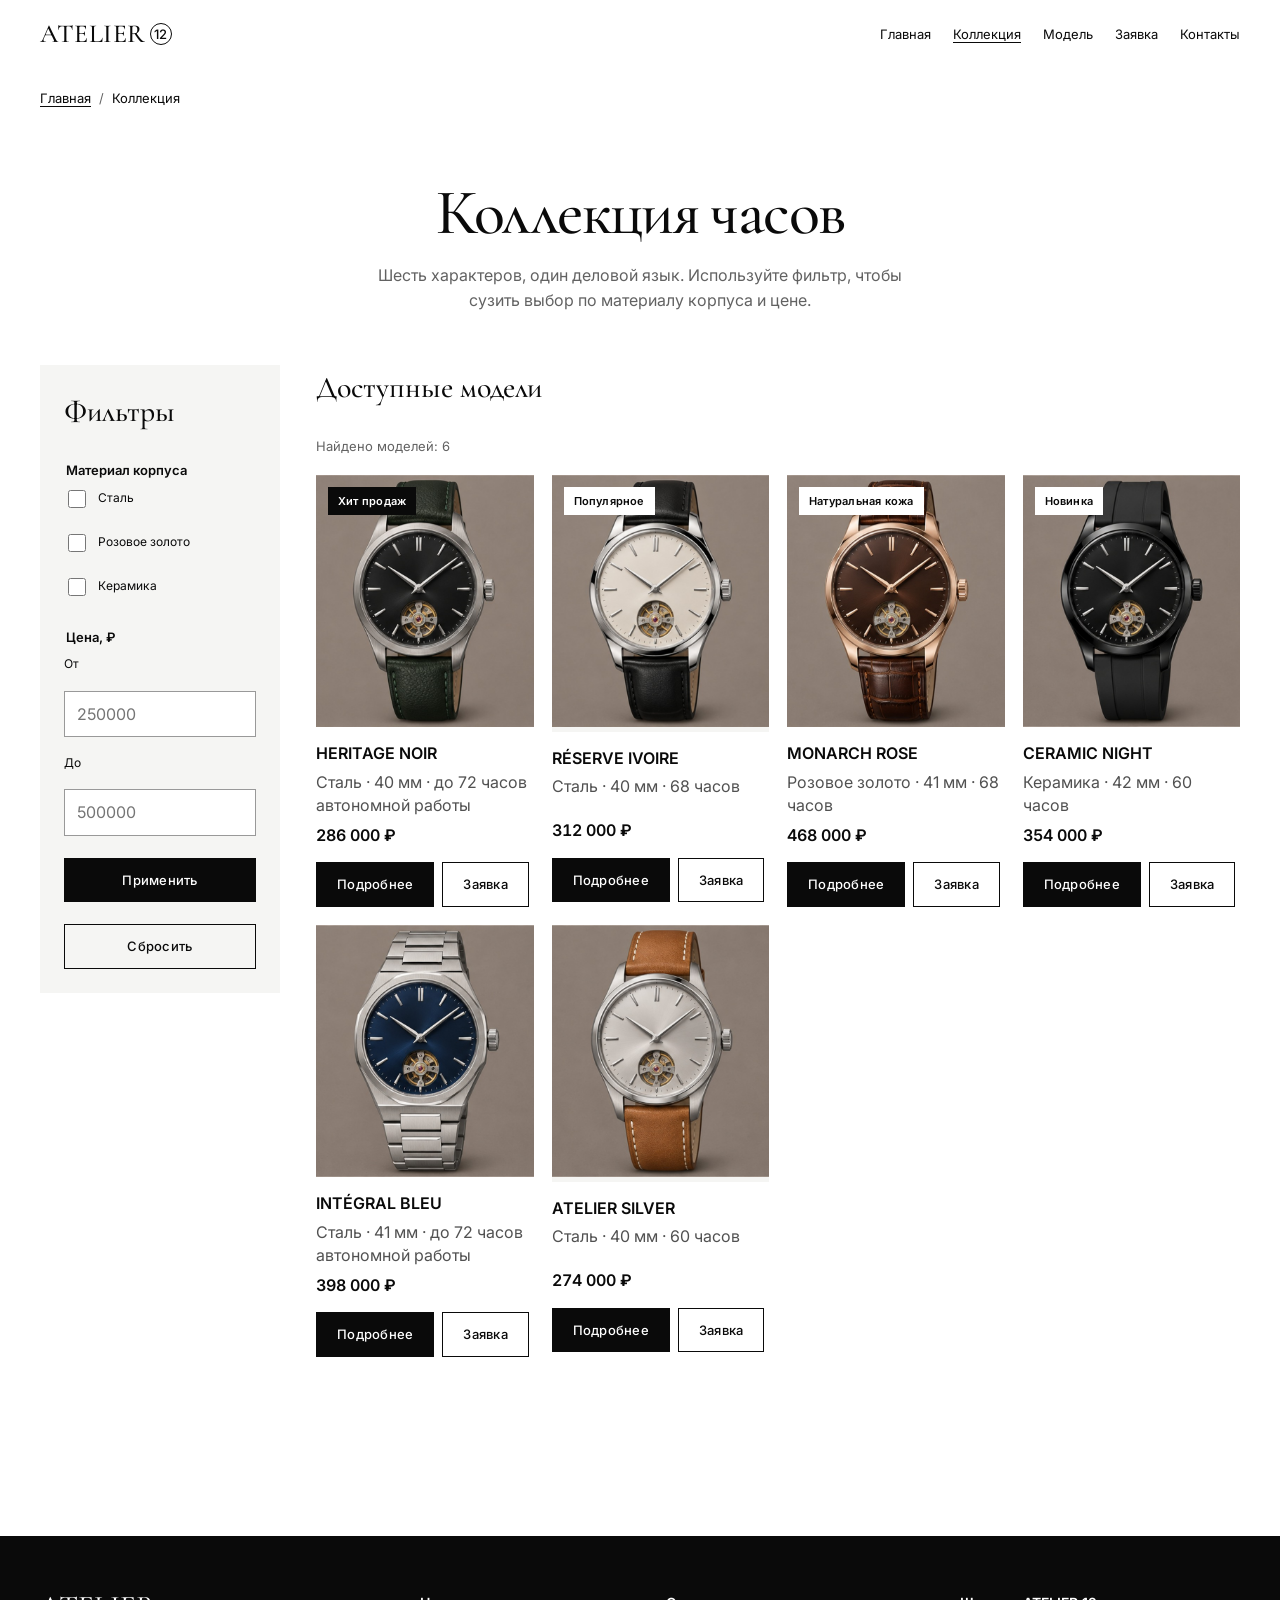
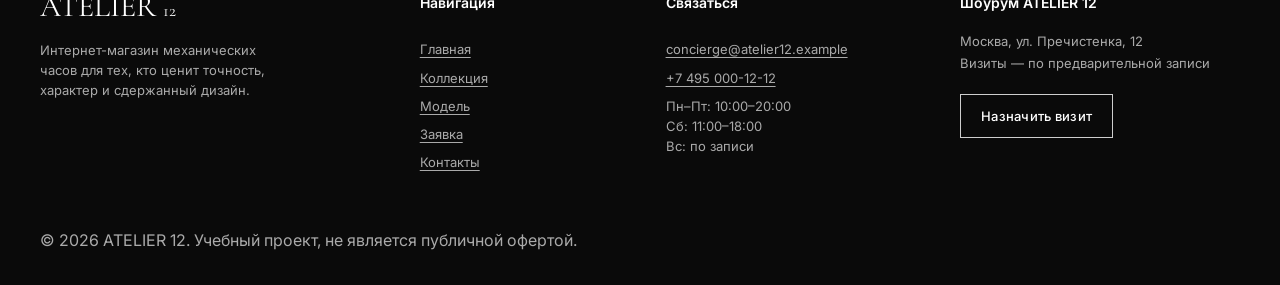
==== commit 70de75b3: "feat: finalize responsive watch shop" ====
--- a/catalog.html
+++ b/catalog.html
@@ -40,10 +40,10 @@
         <h2 id="products-title">Доступные модели</h2>
         <p class="catalog-results" id="catalog-results" role="status" aria-live="polite">Найдено моделей: 6</p>
         <div class="products-grid">
-          <article class="product-card" data-product-card data-material="steel" data-price="286000" data-reveal><div class="product-card__media"><img class="product-card__image" src="images/heritage-noir-360.jpg" srcset="images/heritage-noir-360.jpg 360w, images/heritage-noir-720.jpg 720w" sizes="(max-width:639px) calc(100vw - 32px), (max-width:1023px) 50vw, 33vw" alt="Heritage Noir: стальной корпус и зелёный ремешок" width="720" height="720"></div><div class="product-card__body"><h3 class="product-card__title">Heritage Noir</h3><p class="product-card__description">Сталь · 40 мм · до 72 часов автономной работы</p><p class="product-card__price">286 000 ₽</p><div class="product-card__actions"><a class="button" href="product.html">Подробнее</a><a class="button button--ghost" href="order.html?product=Heritage%20Noir">Заявка</a></div></div></article>
-          <article class="product-card" data-product-card data-material="steel" data-price="312000" data-reveal><div class="product-card__media"><img class="product-card__image" src="images/reserve-ivoire-360.jpg" srcset="images/reserve-ivoire-360.jpg 360w, images/reserve-ivoire-720.jpg 720w" sizes="(max-width:639px) calc(100vw - 32px), (max-width:1023px) 50vw, 33vw" alt="Réserve Ivoire: светлый циферблат и чёрный ремешок" width="720" height="720" loading="lazy"></div><div class="product-card__body"><h3 class="product-card__title">Réserve Ivoire</h3><p class="product-card__description">Сталь · 40 мм · 68 часов</p><p class="product-card__price">312 000 ₽</p><div class="product-card__actions"><a class="button" href="product.html">Подробнее</a><a class="button button--ghost" href="order.html?product=Réserve%20Ivoire">Заявка</a></div></div></article>
-          <article class="product-card" data-product-card data-material="gold" data-price="468000" data-reveal><div class="product-card__media"><img class="product-card__image" src="images/monarch-rose-360.jpg" srcset="images/monarch-rose-360.jpg 360w, images/monarch-rose-720.jpg 720w" sizes="(max-width:639px) calc(100vw - 32px), (max-width:1023px) 50vw, 33vw" alt="Monarch Rose: корпус цвета розового золота" width="720" height="720" loading="lazy"></div><div class="product-card__body"><h3 class="product-card__title">Monarch Rose</h3><p class="product-card__description">Розовое золото · 41 мм · 68 часов</p><p class="product-card__price">468 000 ₽</p><div class="product-card__actions"><a class="button" href="product.html">Подробнее</a><a class="button button--ghost" href="order.html?product=Monarch%20Rose">Заявка</a></div></div></article>
-          <article class="product-card" data-product-card data-material="ceramic" data-price="354000" data-reveal><div class="product-card__media"><img class="product-card__image" src="images/ceramic-night-360.jpg" srcset="images/ceramic-night-360.jpg 360w, images/ceramic-night-720.jpg 720w" sizes="(max-width:639px) calc(100vw - 32px), (max-width:1023px) 50vw, 33vw" alt="Ceramic Night: чёрный керамический корпус" width="720" height="720" loading="lazy"></div><div class="product-card__body"><h3 class="product-card__title">Ceramic Night</h3><p class="product-card__description">Керамика · 42 мм · 60 часов</p><p class="product-card__price">354 000 ₽</p><div class="product-card__actions"><a class="button" href="product.html">Подробнее</a><a class="button button--ghost" href="order.html?product=Ceramic%20Night">Заявка</a></div></div></article>
+          <article class="product-card" data-product-card data-material="steel" data-price="286000" data-reveal><div class="product-card__media"><span class="product-card__badge product-card__badge--dark">Хит продаж</span><img class="product-card__image" src="images/heritage-noir-360.jpg" srcset="images/heritage-noir-360.jpg 360w, images/heritage-noir-720.jpg 720w" sizes="(max-width:639px) calc(100vw - 32px), (max-width:1023px) 50vw, 33vw" alt="Heritage Noir: стальной корпус и зелёный ремешок" width="720" height="720"></div><div class="product-card__body"><h3 class="product-card__title">Heritage Noir</h3><p class="product-card__description">Сталь · 40 мм · до 72 часов автономной работы</p><p class="product-card__price">286 000 ₽</p><div class="product-card__actions"><a class="button" href="product.html">Подробнее</a><a class="button button--ghost" href="order.html?product=Heritage%20Noir">Заявка</a></div></div></article>
+          <article class="product-card" data-product-card data-material="steel" data-price="312000" data-reveal><div class="product-card__media"><span class="product-card__badge">Популярное</span><img class="product-card__image" src="images/reserve-ivoire-360.jpg" srcset="images/reserve-ivoire-360.jpg 360w, images/reserve-ivoire-720.jpg 720w" sizes="(max-width:639px) calc(100vw - 32px), (max-width:1023px) 50vw, 33vw" alt="Réserve Ivoire: светлый циферблат и чёрный ремешок" width="720" height="720" loading="lazy"></div><div class="product-card__body"><h3 class="product-card__title">Réserve Ivoire</h3><p class="product-card__description">Сталь · 40 мм · 68 часов</p><p class="product-card__price">312 000 ₽</p><div class="product-card__actions"><a class="button" href="reserve-ivoire.html">Подробнее</a><a class="button button--ghost" href="order.html?product=Réserve%20Ivoire">Заявка</a></div></div></article>
+          <article class="product-card" data-product-card data-material="gold" data-price="468000" data-reveal><div class="product-card__media"><span class="product-card__badge">Натуральная кожа</span><img class="product-card__image" src="images/monarch-rose-360.jpg" srcset="images/monarch-rose-360.jpg 360w, images/monarch-rose-720.jpg 720w" sizes="(max-width:639px) calc(100vw - 32px), (max-width:1023px) 50vw, 33vw" alt="Monarch Rose: корпус цвета розового золота" width="720" height="720" loading="lazy"></div><div class="product-card__body"><h3 class="product-card__title">Monarch Rose</h3><p class="product-card__description">Розовое золото · 41 мм · 68 часов</p><p class="product-card__price">468 000 ₽</p><div class="product-card__actions"><a class="button" href="monarch-rose.html">Подробнее</a><a class="button button--ghost" href="order.html?product=Monarch%20Rose">Заявка</a></div></div></article>
+          <article class="product-card" data-product-card data-material="ceramic" data-price="354000" data-reveal><div class="product-card__media"><span class="product-card__badge">Новинка</span><img class="product-card__image" src="images/ceramic-night-360.jpg" srcset="images/ceramic-night-360.jpg 360w, images/ceramic-night-720.jpg 720w" sizes="(max-width:639px) calc(100vw - 32px), (max-width:1023px) 50vw, 33vw" alt="Ceramic Night: чёрный керамический корпус" width="720" height="720" loading="lazy"></div><div class="product-card__body"><h3 class="product-card__title">Ceramic Night</h3><p class="product-card__description">Керамика · 42 мм · 60 часов</p><p class="product-card__price">354 000 ₽</p><div class="product-card__actions"><a class="button" href="product.html">Подробнее</a><a class="button button--ghost" href="order.html?product=Ceramic%20Night">Заявка</a></div></div></article>
           <article class="product-card" data-product-card data-material="steel" data-price="398000" data-reveal><div class="product-card__media"><img class="product-card__image" src="images/integral-bleu-360.jpg" srcset="images/integral-bleu-360.jpg 360w, images/integral-bleu-720.jpg 720w" sizes="(max-width:639px) calc(100vw - 32px), (max-width:1023px) 50vw, 33vw" alt="Intégral Bleu: синий циферблат и стальной браслет" width="720" height="720" loading="lazy"></div><div class="product-card__body"><h3 class="product-card__title">Intégral Bleu</h3><p class="product-card__description">Сталь · 41 мм · до 72 часов автономной работы</p><p class="product-card__price">398 000 ₽</p><div class="product-card__actions"><a class="button" href="product.html">Подробнее</a><a class="button button--ghost" href="order.html?product=Intégral%20Bleu">Заявка</a></div></div></article>
           <article class="product-card" data-product-card data-material="steel" data-price="274000" data-reveal><div class="product-card__media"><img class="product-card__image" src="images/atelier-silver-360.jpg" srcset="images/atelier-silver-360.jpg 360w, images/atelier-silver-720.jpg 720w" sizes="(max-width:639px) calc(100vw - 32px), (max-width:1023px) 50vw, 33vw" alt="Atelier Silver: серебристый циферблат и кожаный ремешок" width="720" height="720" loading="lazy"></div><div class="product-card__body"><h3 class="product-card__title">Atelier Silver</h3><p class="product-card__description">Сталь · 40 мм · 60 часов</p><p class="product-card__price">274 000 ₽</p><div class="product-card__actions"><a class="button" href="product.html">Подробнее</a><a class="button button--ghost" href="order.html?product=Atelier%20Silver">Заявка</a></div></div></article>
         </div>
--- a/css/style.css
+++ b/css/style.css
@@ -13,7 +13,7 @@
 .newsletter{display:grid;grid-template-columns:1fr 1fr;width:var(--page);min-height:400px;margin:0 auto;overflow:hidden;color:#fff;background:#0a0a0a;border-radius:0 0 30px 30px}.newsletter__content{display:grid;align-content:center;padding:60px clamp(32px,7vw,100px)}.newsletter__content p{max-width:34ch;margin:16px 0 24px;color:#a7a7a7;font-size:12px}.newsletter__form{display:flex;width:min(100%,420px)}.newsletter__form input{min-width:0;flex:1;min-height:42px;padding:10px 12px;border:0}.newsletter__form button{min-height:42px;color:#fff;background:#111;border:1px solid #fff;cursor:pointer}.newsletter__status{margin-top:12px;color:#fff;font-size:12px}.newsletter__media img{width:100%;height:100%;object-fit:cover}.site-footer{width:100%;margin:80px 0 0;padding:64px 0 30px;color:#fff;background:#0a0a0a}.site-footer__inner{width:var(--page);margin-inline:auto}.site-footer__grid{display:grid;grid-template-columns:1.35fr .8fr 1fr 1.15fr;gap:clamp(28px,4vw,68px)}.site-footer__wordmark{margin:0 0 18px;font-family:var(--font-display);font-size:30px;line-height:1}.site-footer__wordmark span{font-size:.58em}.site-footer__brand>p:last-child{max-width:32ch;margin:0;color:#aaa;font-size:13px}.site-footer__section h2{margin:0 0 18px;font-size:14px;font-weight:600}.site-footer__links{display:grid;gap:8px;align-content:start;justify-items:start}.site-footer__links a,.site-footer__links p,.site-footer__location address{margin:0;color:#aaa;font-size:13px}.site-footer__links a:hover{color:#fff}.site-footer__location address{font-style:normal;line-height:1.65}.site-footer__cta{margin-top:20px}.site-footer__legal{margin:56px 0 0;color:#777;font-size:11px}
 .catalog-layout{display:grid;grid-template-columns:240px minmax(0,1fr);gap:36px;padding-bottom:var(--section-space)}.catalog-filters{align-self:start;padding:24px;background:var(--soft)}.catalog-filters h2,.catalog-products h2{margin-top:0;font-family:var(--font-display);font-size:30px;font-weight:500}.filters-form{display:grid;gap:22px}.filters-form fieldset{display:grid;gap:8px;margin:0;padding:0;border:0}.filters-form legend,.order-form__label{font-size:12px;font-weight:600}.filters-form label{display:flex;align-items:center;gap:9px;min-height:36px;font-size:12px}.filters-form input[type="checkbox"]{width:18px;height:18px}.filters-form input[type="number"],.order-form__input,.order-form__select,.order-form__textarea{width:100%;min-height:44px;padding:10px 12px;color:var(--ink);background:#fff;border:1px solid #999;border-radius:0}.catalog-results{margin:0 0 18px;color:var(--muted);font-size:12px}
 .product-detail{display:grid;grid-template-columns:1fr 1fr;gap:64px;align-items:start;padding-block:64px 110px}.product-detail__image{width:100%;background:var(--soft)}.product-detail__content h1{margin:0;font-family:var(--font-display);font-size:clamp(48px,5vw,76px);font-weight:500;line-height:1}.product-detail__price{font-family:var(--font-display);font-size:30px}.product-detail__features{padding-left:18px}.material-picker{margin-block:26px;padding:0;border:0}.material-picker legend{font-size:12px;font-weight:600}.material-picker__options{display:flex;flex-wrap:wrap;gap:8px;margin-top:10px}.material-picker__options label{display:inline-flex;align-items:center;min-height:40px;padding:7px 10px;background:var(--soft);cursor:pointer}.material-picker__options input{margin-right:6px}.specification-section{padding-bottom:var(--section-space)}.table-wrapper{width:100%;margin-top:28px;overflow-x:auto}.product-table{width:100%;min-width:640px;border-collapse:collapse;background:#fff}.product-table caption{padding:14px;font-family:var(--font-display);font-size:24px;text-align:left;background:var(--soft)}.product-table th,.product-table td{padding:14px;text-align:left;border:1px solid var(--line)}
-.order-form{display:grid;grid-template-columns:repeat(2,minmax(0,1fr));gap:18px;max-width:900px;margin-inline:auto;padding-bottom:var(--section-space)}.order-form__group{display:grid;gap:6px}.order-form__group--wide,.order-form__actions,.form-note{grid-column:1/-1}.order-form__textarea{min-height:130px;resize:vertical}.order-form__checkbox{display:flex;align-items:flex-start;gap:8px}.order-form__checkbox input{width:20px;height:20px;flex:none}.form-hint,.form-error{margin:0;font-size:11px}.form-error{color:var(--danger)}[aria-invalid="true"]{border-color:var(--danger)}.order-dialog,.success-dialog{max-height:calc(100svh - 32px);padding:0;overflow:auto;color:#111;background:#fff;border:0}.order-dialog{width:min(100% - 32px,560px)}.success-dialog{width:min(100% - 32px,520px)}.order-dialog::backdrop,.success-dialog::backdrop{background:rgba(0,0,0,.76)}.order-dialog__inner{padding:28px}.order-dialog__title{margin:0 0 12px;font-family:var(--font-display);font-size:38px;font-weight:500}.order-dialog__close{position:sticky;top:10px;float:right;width:44px;padding:0;color:#fff;background:#000;border:0;cursor:pointer}.success-dialog__inner{padding:44px}.success-dialog__title{max-width:12ch;margin:0 0 16px;font-family:var(--font-display);font-size:42px;font-weight:500;line-height:1.05}.success-dialog__text{max-width:40ch;margin:0;color:var(--muted)}.success-dialog__actions{margin-top:30px}
+.order-form{display:grid;grid-template-columns:repeat(2,minmax(0,1fr));gap:18px;width:calc(100% - 18px);max-width:900px;margin:0 auto var(--section-space);padding:clamp(24px,4vw,48px);background:var(--paper);border:1px solid var(--ink);outline:1px solid var(--line);outline-offset:8px}.order-form__group{display:grid;gap:6px}.order-form__group--wide,.order-form__actions,.form-note{grid-column:1/-1}.form-note{margin:0 0 8px;padding-bottom:22px;border-bottom:1px solid var(--line)}.order-form__actions{padding-top:8px}.order-form__textarea{min-height:130px;resize:vertical}.order-form__checkbox{display:flex;align-items:flex-start;gap:8px}.order-form__checkbox input{width:20px;height:20px;flex:none}.form-hint,.form-error{margin:0;font-size:11px}.form-error{color:var(--danger)}[aria-invalid="true"]{border-color:var(--danger)}.order-dialog,.success-dialog{max-height:calc(100svh - 32px);padding:0;overflow:auto;color:#111;background:#fff;border:0}.order-dialog{width:min(100% - 32px,560px)}.success-dialog{width:min(100% - 32px,520px)}.order-dialog::backdrop,.success-dialog::backdrop{background:rgba(0,0,0,.76)}.order-dialog__inner{padding:28px}.order-dialog__title{margin:0 0 12px;font-family:var(--font-display);font-size:38px;font-weight:500}.order-dialog__close{position:sticky;top:10px;float:right;width:44px;padding:0;color:#fff;background:#000;border:0;cursor:pointer}.success-dialog__inner{padding:44px}.success-dialog__title{max-width:12ch;margin:0 0 16px;font-family:var(--font-display);font-size:42px;font-weight:500;line-height:1.05}.success-dialog__text{max-width:40ch;margin:0;color:var(--muted)}.success-dialog__actions{margin-top:30px}
 .contacts-grid{display:grid;grid-template-columns:1.2fr .8fr .8fr;gap:16px;padding-bottom:var(--section-space)}.contact-block{padding:30px;background:var(--soft)}.contact-block h2{margin-top:0;font-family:var(--font-display);font-size:30px;font-weight:500}.contact-block address{font-style:normal}.location-map{padding-bottom:var(--section-space)}.location-map__header{display:flex;align-items:end;justify-content:space-between;gap:32px;margin-bottom:28px}.location-map__header .section-heading{font-size:46px}.location-map__header p{margin:8px 0 0;color:var(--muted)}.location-map__frame{height:clamp(380px,44vw,540px);overflow:hidden;background:var(--soft)}.location-map__frame iframe{display:block;width:100%;height:100%;border:0}.faq{padding-block:var(--section-space)}.faq__list{display:grid;gap:12px;max-width:760px;margin:40px auto 0}.faq details{padding:18px;background:var(--soft)}.faq summary{min-height:42px;font-family:var(--font-display);font-size:22px;cursor:pointer}.cta{display:grid;grid-template-columns:1fr 1fr;color:#fff;background:#0a0a0a}.cta__media img{width:100%;height:100%;object-fit:cover}.cta__content{display:grid;align-content:center;padding:50px}.cta__title{font-size:46px}.back-to-top{position:fixed;right:20px;bottom:20px;z-index:90;display:grid;width:48px;height:48px;color:#fff;background:#000;place-items:center;text-decoration:none}.back-to-top[hidden],.is-filtered-out,[hidden]{display:none!important}
 @media(hover:hover) and (pointer:fine){.button:hover{color:#000;background:#fff}.button--ghost:hover{color:#fff;background:#000}.product-card:hover .product-card__image{transform:scale(1.025)}}@media(prefers-reduced-motion:no-preference){.js [data-reveal]{opacity:0;transform:translateY(18px);transition:opacity 600ms var(--ease),transform 750ms var(--ease)}.js [data-reveal].is-in{opacity:1;transform:none}.hero__media img{animation:hero-drift 16s ease-in-out infinite alternate}@keyframes hero-drift{from{transform:scale(1.01)}to{transform:scale(1.045)}}}@media(prefers-reduced-motion:reduce){html{scroll-behavior:auto}*,*::before,*::after{animation-duration:.01ms!important;animation-iteration-count:1!important;transition-duration:.01ms!important}}
 .order-dialog__close{width:auto;padding-inline:14px}.back-to-top{width:auto;min-width:64px;padding-inline:14px;font-size:13px}
@@ -31,14 +31,23 @@
 .back-to-top::after{top:30px}
 .hero{min-height:710px;overflow:hidden;color:#fff;background:#fff;border-radius:0 0 30px 30px}
 .hero__backdrop{position:absolute;top:0;left:0;z-index:0;width:82%;height:610px;background:#050505;border-radius:0 44% 48% 0/0 28% 72% 0}
-.hero__media{position:absolute;inset:-34px 7% 100px auto;z-index:2;width:43%;height:auto;pointer-events:none}
+.hero__media{position:absolute;inset:-34px 7% 100px auto;z-index:2;display:block;width:43%;height:auto;cursor:pointer;text-decoration:none}
+.hero__media:focus-visible{outline:2px solid #fff;outline-offset:-6px}
+@media(hover:hover) and (pointer:fine) and (prefers-reduced-motion:no-preference){
+  .hero__media{transform-origin:center;transition:transform 250ms var(--ease)}
+  .hero__media:hover{transform:scale(1.05)}
+}
+.product-detail__media--skeleton .product-detail__image{aspect-ratio:1;object-fit:contain;padding:24px}
 .hero__media::after{display:none}
 .hero__media img{position:absolute;inset:0;width:100%;height:100%;object-fit:contain;object-position:center;filter:drop-shadow(0 24px 28px rgba(0,0,0,.28))}
 .hero__content{z-index:3;display:flex;align-items:center;width:58%;min-height:610px;padding:68px 0 68px clamp(48px,7vw,104px)}
 .hero__copy{align-self:auto;max-width:580px;background:#050505}
 .hero__title{max-width:11ch;font-size:clamp(54px,5.4vw,78px);text-wrap:balance}
 .hero__lead{max-width:35ch;margin-block:20px 30px;color:rgba(255,255,255,.76)}
-.hero-benefits{min-height:100px;border-radius:0 0 30px 30px}
+.hero-benefits{min-height:100px;margin-top:16px;border-radius:0 0 30px 30px}
+.product-card__media{position:relative;text-decoration:none}
+.product-card__badge{position:absolute;top:12px;left:12px;z-index:1;max-width:calc(100% - 24px);padding:7px 10px;color:var(--ink);background:var(--paper);font-size:11px;font-weight:600;line-height:1.3;letter-spacing:.02em;pointer-events:none}
+.product-card__badge--dark{color:var(--paper);background:var(--ink)}
 @media(prefers-reduced-motion:no-preference){.hero__media img{animation:hero-product-float 7s cubic-bezier(.37,0,.63,1) infinite alternate}@keyframes hero-product-float{from{transform:translateY(-5px) rotate(-1deg)}to{transform:translateY(9px) rotate(1deg)}}}
 .testimonials{width:var(--page);padding-block:88px 112px}
 .testimonials__header{display:flex;align-items:end;justify-content:space-between;gap:32px}
--- a/css/responsive.css
+++ b/css/responsive.css
@@ -6,6 +6,18 @@
 @media(max-width:767px){.home-header .brand{order:1}.home-header .header-contact{order:2}.home-header .nav-toggle{order:3}.home-header .site-nav{order:4}.hero-benefit+.hero-benefit{border-top:0}.site-footer__inner{width:min(100% - 44px,1200px)}}
 @media(max-width:1023px) and (min-width:768px){.hero__backdrop{width:88%}.hero__content{width:62%;padding-left:44px}.hero__media{right:2%;width:48%}}
 @media(max-width:767px){.hero{min-height:894px;border-radius:0 0 22px 22px}.hero__backdrop{width:100%;height:670px;border-radius:0 0 48% 0/0 0 12% 0}.hero__content{display:flex;width:100%;min-height:670px;padding:72px 22px 330px}.hero__copy{align-self:flex-start;max-width:100%}.hero__title{max-width:11ch;font-size:clamp(50px,14vw,62px)}.hero__lead{max-width:29ch}.hero__media{inset:255px -24px 224px auto;width:78%;height:auto}.hero__media img{object-position:center bottom}.hero-benefits{border-radius:0 0 22px 22px}}
+@media(min-width:768px){
+  .hero{min-height:0}
+  .hero__backdrop{width:100%;height:540px;background:#fff url("data:image/svg+xml,%3Csvg xmlns='http://www.w3.org/2000/svg' viewBox='0 0 1200 610' preserveAspectRatio='none'%3E%3Cpath fill='%23090909' d='M0 0h650c100 0 168 51 166 107-3 96-19 120-19 198s16 104 19 183c2 56-24 95-81 122H0Z'/%3E%3Cpath fill='%23090909' d='M1200 0H1105c-75 0-206 47-204 108 3 91 18 122 18 197s-15 109-18 182c-2 57 83 98 166 123h133Z'/%3E%3C/svg%3E") center/100% 100% no-repeat;border-radius:0}
+  .hero__content{width:57%;min-height:540px;padding:48px 0 48px 8.5%}
+  .hero__copy{max-width:450px;background:transparent}
+  .hero__title{max-width:13ch;font-size:clamp(42px,4.6vw,66px);line-height:1.02;text-wrap:balance}
+  .hero__lead{max-width:34ch;margin:22px 0 28px;font-size:15px;line-height:1.6}
+  .hero__copy .button{min-height:46px;padding:12px 26px;color:#090909;background:#fff;border-color:#fff;font-size:13px}
+  .hero__copy .button:hover{color:#fff;background:#090909}
+  .hero__media{inset:18px 11.5% auto auto;width:34%;height:504px}
+  .hero__media img{animation:none;filter:none}
+}
 @media(max-width:1023px){.testimonial-grid{grid-auto-columns:72%}}
 @media(max-width:1023px){.site-footer__grid{grid-template-columns:repeat(2,minmax(0,1fr));gap:48px}}
 @media(max-width:767px){.testimonials{padding-block:72px 86px}.testimonials__header{align-items:start}.testimonials__intro{max-width:28ch}.testimonials__controls{display:grid}.testimonials__controls button{min-width:78px}.testimonial-grid{grid-auto-columns:88%;gap:14px;margin-top:30px}.testimonial-card__body{padding:22px}.testimonial-card blockquote p{font-size:20px}}
